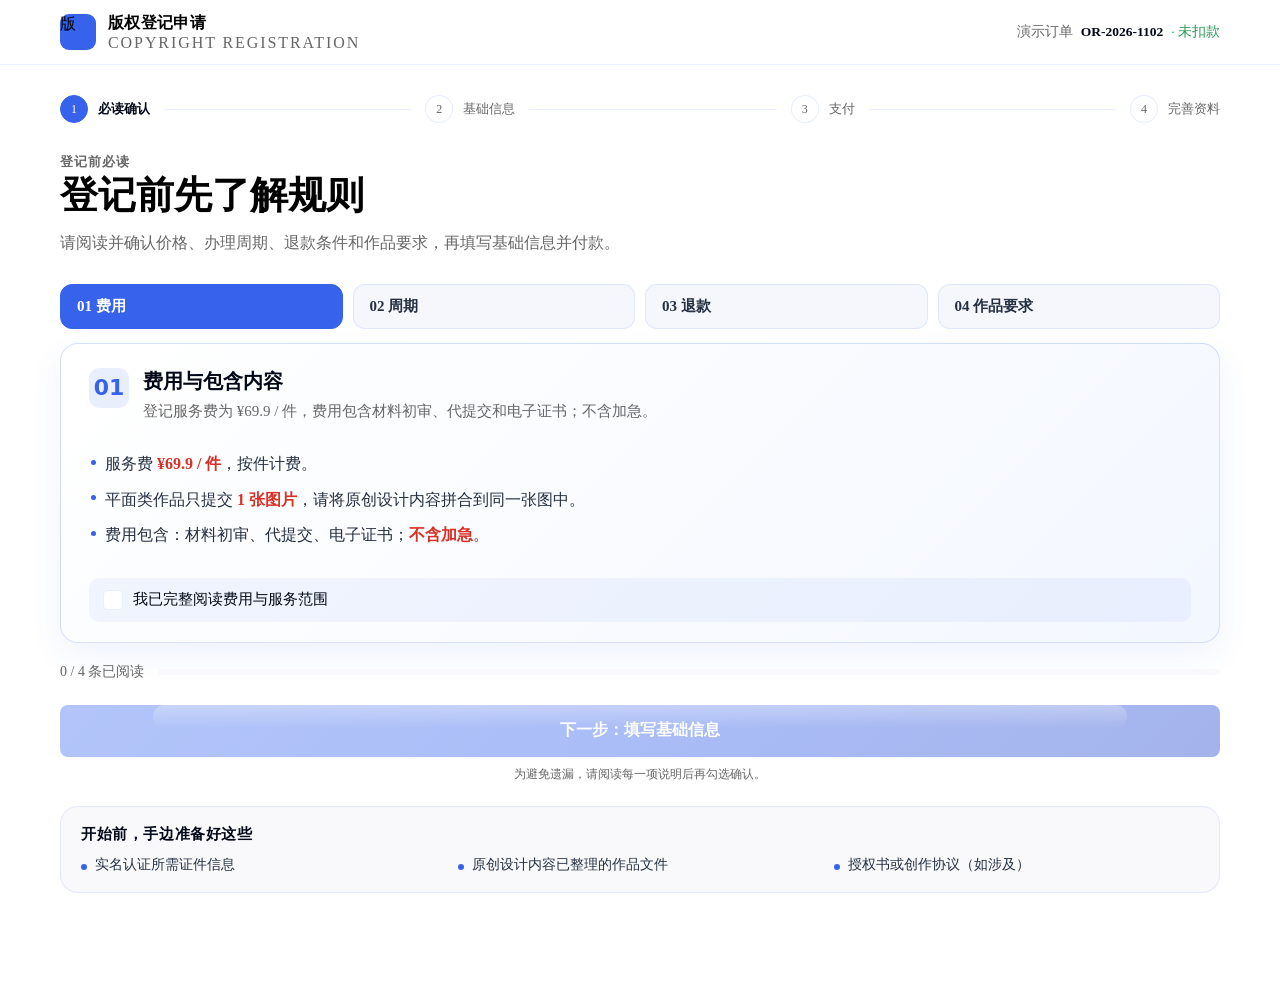
==== register.html @ 9f818204 "wip: save snapshot 2026-11-06" ====
<!DOCTYPE html>
<html lang="zh-CN">
<head>
<meta charset="UTF-8">
<meta name="viewport" content="width=device-width, initial-scale=1">
<title>版权登记 · 登记前须知与下单</title>
<meta name="description" content="版权登记流程原型：先阅读须知、填写基础信息，再支付，支付后进入资料任务中心。">
<link rel="stylesheet" href="assets/styles.css?v=114">
<link rel="icon" type="image/svg+xml" href="assets/favicon.svg">
</head>
<body class="funnel-page">

<a class="skip-link" href="#main">跳到主要内容</a>

<header class="funnel-top">
  <div class="wrap funnel-top__inner">
    <a class="brand" href="index.html" aria-label="返回版权登记服务介绍">
      <span class="brand__mark" aria-hidden="true">版</span>
      <span class="brand__text">
        <strong>版权登记申请</strong>
        <span>COPYRIGHT REGISTRATION</span>
      </span>
    </a>

    <div class="funnel-top__order">
      演示订单 <strong>OR-2026-1102</strong>
      <span style="color:var(--green)">· 未扣款</span>
    </div>
  </div>
</header>

<main id="main" class="wrap" data-funnel>

  <nav class="stepper" aria-label="登记步骤">
    <div class="stepper__item is-active" data-step="1">
      <span class="stepper__num">1</span><span class="stepper__label">必读确认</span>
    </div>
    <span class="stepper__line" aria-hidden="true"></span>
    <div class="stepper__item" data-step="2">
      <span class="stepper__num">2</span><span class="stepper__label">基础信息</span>
    </div>
    <span class="stepper__line" aria-hidden="true"></span>
    <div class="stepper__item" data-step="3">
      <span class="stepper__num">3</span><span class="stepper__label">支付</span>
    </div>
    <span class="stepper__line" aria-hidden="true"></span>
    <div class="stepper__item" data-step="4">
      <span class="stepper__num">4</span><span class="stepper__label">完善资料</span>
    </div>
  </nav>

  <div class="funnel-shell">

    <div class="funnel-main">

      <!-- ============ Step 1 必读 ============ -->
      <section class="funnel-step is-active" data-panel="1">
        <div class="step-head">
          <p class="eyebrow">登记前必读</p>
          <h1>登记前先了解规则</h1>
          <p>请阅读并确认价格、办理周期、退款条件和作品要求，再填写基础信息并付款。</p>
        </div>

        <div class="notice-tabs" aria-label="登记规则分类">
          <button class="notice-tab is-active" type="button" data-notice-tab aria-pressed="true" aria-controls="notice-1">01 费用</button>
          <button class="notice-tab" type="button" data-notice-tab aria-pressed="false" aria-controls="notice-2">02 周期</button>
          <button class="notice-tab" type="button" data-notice-tab aria-pressed="false" aria-controls="notice-3">03 退款</button>
          <button class="notice-tab" type="button" data-notice-tab aria-pressed="false" aria-controls="notice-4">04 作品要求</button>
        </div>

        <div class="notice-list">
          <article class="notice is-current" id="notice-1">
            <div class="notice__top">
              <span class="notice__num" aria-hidden="true">01</span>
              <div>
                <h3>费用与包含内容</h3>
                <p>登记服务费为 ¥69.9 / 件，费用包含材料初审、代提交和电子证书；不含加急。</p>
              </div>
            </div>
            <div class="notice__body">
              <ul>
                <li>服务费 <span class="key">¥69.9 / 件</span>，按件计费。</li>
                <li>平面类作品只提交 <span class="key">1 张图片</span>，请将原创设计内容拼合到同一张图中。</li>
                <li>费用包含：材料初审、代提交、电子证书；<span class="key">不含加急</span>。</li>
              </ul>
            </div>
            <label class="notice__check">
              <input class="notice-input" type="checkbox">
              <span class="checkbox" aria-hidden="true"><svg viewBox="0 0 24 24" fill="none" stroke="currentColor" stroke-width="3"><path d="M20 6L9 17l-5-5"/></svg></span>
              我已完整阅读费用与服务范围
            </label>
          </article>

          <article class="notice" id="notice-2" hidden>
            <div class="notice__top">
              <span class="notice__num" aria-hidden="true">02</span>
              <div>
                <h3>审核周期与发证</h3>
                <p>整体办理周期为 <strong>10–15 个工作日</strong>。请在作品提交截止日期前预留登记办理时间。</p>
              </div>
            </div>
            <div class="notice__body">
              <ul>
                <li>请根据赛事作品提交截止日期，预留 <span class="key">10–15 个工作日</span>办理。</li>
                <li>证书下发后，登记信息会在全国作品登记信息数据库 <span class="key">公开可查</span>。</li>
              </ul>
            </div>
            <label class="notice__check">
              <input class="notice-input" type="checkbox">
              <span class="checkbox" aria-hidden="true"><svg viewBox="0 0 24 24" fill="none" stroke="currentColor" stroke-width="3"><path d="M20 6L9 17l-5-5"/></svg></span>
              我已完整阅读办理周期与截稿时间提示
            </label>
          </article>

          <article class="notice" id="notice-3" hidden>
            <div class="notice__top">
              <span class="notice__num" aria-hidden="true">03</span>
              <div>
                <h3>退款规则</h3>
                <p>退款条件按资料是否已提交版权局，以及驳回原因确定。</p>
              </div>
            </div>
            <div class="notice__body">
              <ul>
                <li><span class="key">未提交版权局：</span>可申请退款。</li>
                <li><span class="warn">已提交版权局：</span>如版权局驳回，可申请退款；因抄袭被驳回的除外。</li>
                <li>版权局审核通过：不适用驳回退款规则。</li>
              </ul>
            </div>
            <label class="notice__check">
              <input class="notice-input" type="checkbox">
              <span class="checkbox" aria-hidden="true"><svg viewBox="0 0 24 24" fill="none" stroke="currentColor" stroke-width="3"><path d="M20 6L9 17l-5-5"/></svg></span>
              我已完整阅读退款条件
            </label>
          </article>

          <article class="notice" id="notice-4" hidden>
            <div class="notice__top">
              <span class="notice__num" aria-hidden="true">04</span>
              <div>
                <h3>作品与作者要求</h3>
                <p>请确认作品内容符合登记要求，并准备好相应授权材料。</p>
              </div>
            </div>
            <div class="notice__body">
              <ul>
                <li>登记版只保留本人 <span class="key">100% 原创</span>的设计内容，所有非原创内容均需去除。作品名称不得出现品牌名称；画面中的命题企业或大广赛 LOGO、产品图、名称及品牌 IP 特征均需去除。</li>
                <li>请去除二维码、条形码、实际地址和电话，以及作品画面中的作者、指导教师和学校信息。申请资料仍需填写真实作者信息。</li>
                <li>真人肖像需提供所有出镜人的授权，包括作者本人。AI 生成的人物肖像需打码。</li>
                <li>背景音乐需提供授权；建议移除。字体、插画等第三方素材请提供相应授权材料。</li>
                <li>创作协议、授权书须早于作品创作时间签署；请核对日期。</li>
              </ul>
            </div>
            <label class="notice__check">
              <input class="notice-input" type="checkbox">
              <span class="checkbox" aria-hidden="true"><svg viewBox="0 0 24 24" fill="none" stroke="currentColor" stroke-width="3"><path d="M20 6L9 17l-5-5"/></svg></span>
              我已阅读并知晓作品要求
            </label>
          </article>
        </div>

        <div class="read-progress">
          <span class="read-progress__text">0 / 4 条已阅读</span>
          <span class="read-progress__bar"><i></i></span>
        </div>

        <button class="btn btn--primary btn--block btn--lg" id="toStep2" type="button" disabled>
          下一步：填写基础信息
        </button>
        <p style="font-size:11.5px;color:var(--muted);text-align:center;margin-top:10px">
          为避免遗漏，请阅读每一项说明后再勾选确认。
        </p>

        <div class="prep-mini">
          <h4>开始前，手边准备好这些</h4>
          <ul>
            <li><span class="dot"></span>实名认证所需证件信息</li>
            <li><span class="dot"></span>原创设计内容已整理的作品文件</li>
            <li><span class="dot"></span>授权书或创作协议（如涉及）</li>
          </ul>
        </div>
      </section>

      <!-- ============ Step 2 基础信息 ============ -->
      <section class="funnel-step" data-panel="2">
        <div class="step-head">
          <p class="eyebrow">填写基础信息</p>
          <h1>先填 4 项基础信息</h1>
          <p>这些信息用于创建订单、审核通知和退款联系，请确认填写准确。</p>
        </div>

        <form class="form-card" id="basicForm" novalidate>
          <div class="form-grid">
            <div class="field field--full">
              <label for="workName">作品名称 <span class="req">*</span></label>
              <input class="input" id="workName" name="workName" type="text" maxlength="40" placeholder="例如：轻盈一夏" autocomplete="off">
              <span class="hint">作品名称不得出现品牌名称；可与参赛作品名称不同。</span>
              <span class="field-error" data-error-for="workName"></span>
            </div>

            <div class="field field--full" id="typeBlock">
              <label>作品类型 <span class="req">*</span></label>
              <div class="type-grid">
                <button class="type-chip" type="button" data-type="平面类">平面类</button>
                <button class="type-chip" type="button" data-type="视频类">视频类</button>
                <button class="type-chip" type="button" data-type="动画类">动画类</button>
                <button class="type-chip" type="button" data-type="UI 类">UI 类</button>
                <button class="type-chip" type="button" data-type="互动类（静态）">互动类（静态）</button>
                <button class="type-chip" type="button" data-type="互动类（动态）">互动类（动态）</button>
                <button class="type-chip" type="button" data-type="科技类（静态）">科技类（静态）</button>
                <button class="type-chip" type="button" data-type="科技类（动态）">科技类（动态）</button>
                <button class="type-chip" type="button" data-type="营销创客类（微视频）">营销创客类（微视频）</button>
                <button class="type-chip" type="button" data-type="文案类（长文案）">文案类（长文案）</button>
                <button class="type-chip" type="button" data-type="文案类（创意脚本）">文案类（创意脚本）</button>
              </div>
              <span class="hint">完整类别和格式要求见介绍页。</span>
            </div>

            <div class="field">
              <label for="region">参赛赛区 <span class="req">*</span></label>
              <select class="select" id="region">
                <option value="">请选择赛区</option>
                <option>北京赛区</option><option>天津赛区</option><option>河北赛区</option><option>山西赛区</option>
                <option>内蒙古赛区</option><option>辽宁赛区</option><option>吉林赛区</option><option>黑龙江赛区</option>
                <option>上海赛区</option><option>江苏赛区</option><option>浙江赛区</option><option>安徽赛区</option>
                <option>福建赛区</option><option>江西赛区</option><option>山东赛区</option><option>河南赛区</option>
                <option>湖北赛区</option><option>湖南赛区</option><option>广东赛区</option><option>广西赛区</option>
                <option>海南赛区</option><option>重庆赛区</option><option>四川赛区</option><option>贵州赛区</option>
                <option>云南赛区</option><option>西藏赛区</option><option>陕西赛区</option><option>甘肃赛区</option>
                <option>青海赛区</option><option>宁夏赛区</option><option>新疆赛区</option>
              </select>
              <span class="field-error" data-error-for="region"></span>
            </div>

            <div class="field">
              <label for="school">院校名称 <span class="req">*</span></label>
              <input class="input" id="school" type="text" placeholder="例如：中国美术学院" autocomplete="organization">
              <span class="field-error" data-error-for="school"></span>
            </div>

            <div class="field field--full">
              <label for="phone">联系手机号 <span class="req">*</span></label>
              <div class="with-suffix">
                <input class="input" id="phone" type="tel" inputmode="numeric" placeholder="用于审核通知与退款联系" autocomplete="tel">
                <button class="btn btn--ghost btn--sm suffix-btn" id="wechatFill" type="button">使用微信手机号</button>
              </div>
              <span class="hint">订单页脱敏显示，不进公开登记信息。</span>
              <span class="field-error" data-error-for="phone"></span>
            </div>
          </div>

          <div style="display:flex;gap:12px;align-items:center;margin-top:24px;flex-wrap:wrap">
            <button class="btn btn--primary btn--lg" type="submit" style="margin-left:auto">
              下一步：支付 ¥69.9
              <svg width="16" height="16" viewBox="0 0 24 24" fill="none" stroke="currentColor" stroke-width="2" aria-hidden="true"><path d="M5 12h14M13 6l6 6-6 6"/></svg>
            </button>
          </div>
        </form>
      </section>

      <!-- ============ Step 3 支付 ============ -->
      <section class="funnel-step" data-panel="3">
        <div class="step-head">
          <p class="eyebrow">确认订单</p>
          <h1>确认订单并继续</h1>
          <p>完成支付后，按提示进行实名认证、完善作品资料并提交审核。</p>
        </div>

        <div class="pay-card__left">
          <div class="pay-card">
            <div class="pay-card__sum">
              <div class="summary-row"><span>作品名称</span><strong id="payWork">待填写</strong></div>
              <div class="summary-row"><span>作品类型</span><strong id="payType">待选择</strong></div>
              <div class="summary-row"><span>参赛赛区</span><strong id="payRegion">待选择</strong></div>
              <div class="summary-row"><span>联系手机</span><strong id="payPhone">待填写</strong></div>
              <div class="summary-row"><span>服务费</span><strong>¥69.90</strong></div>
            </div>

            <section class="pay-confirm" aria-labelledby="payConfirmTitle">
              <h2 id="payConfirmTitle">付款前完整确认</h2>
              <ul>
                <li><strong>服务费：</strong>¥69.9 / 件，包含材料初审、代提交和电子证书，不含加急。</li>
                <li><strong>办理周期：</strong>10–15 个工作日，请在作品提交截止日期前预留时间。</li>
                <li><strong>退款规则：</strong>提交至版权局前可申请退款；提交后仅在版权局驳回后可申请退款，因抄袭被驳回的除外。</li>
                <li><strong>作品要求：</strong>登记版仅保留本人原创内容。平面类只提交 1 张图片，请将原创设计内容拼合到同一张图中；品牌及赛事元素、联系方式、作者/教师/学校标识等非原创信息需去除，并按要求准备肖像与素材授权。</li>
              </ul>
              <label class="notice__check">
                <input id="payConfirm" type="checkbox">
                <span class="checkbox" aria-hidden="true"><svg viewBox="0 0 24 24" fill="none" stroke="currentColor" stroke-width="3"><path d="M20 6L9 17l-5-5"/></svg></span>
                我已核对订单信息，并确认已阅读以上服务规则
              </label>
            </section>
          </div>
        </div>

        <aside class="pay-card__right">
          <div class="pay-qr">
            <div class="qr-box" id="demoQr"></div>
            <p>微信扫码支付 · 原型演示二维码</p>
          </div>

          <div class="pay-methods">
            <button class="pay-method is-active" type="button"><i></i>微信支付</button>
            <button class="pay-method" type="button"><i></i>支付宝</button>
          </div>

          <div class="pay-safe">
            <strong>继续前请再次确认：</strong>
            支付后请尽快完成实名认证与作品资料提交。提交至版权局前可申请退款；提交后仅在版权局驳回时可申请退款，因抄袭被驳回的除外。
          </div>

          <button class="btn btn--primary btn--block btn--lg" id="simulatePay" type="button" disabled style="margin-top:18px">
            模拟支付成功（原型演示，不会扣款）
          </button>
          <p class="demo-note">这是前端原型，不会产生真实订单或扣款。</p>
        </aside>
      </section>

      <!-- ============ Step 4 任务中心 ============ -->
      <section class="funnel-step" data-panel="4" id="tasks">
        <div class="success-hero">
          <div class="success-hero__check">
            <svg viewBox="0 0 24 24" fill="none" stroke="currentColor" stroke-width="2.4" aria-hidden="true"><path d="M20 6L9 17l-5-5"/></svg>
          </div>
          <h2>支付后，还需完成 3 项资料任务</h2>
          <p>基础信息已填写并完成付款。请继续实名认证并提交作品资料。</p>
          <div class="success-hero__meta">
            <span class="meta-chip"><strong id="tcWork">《轻盈一夏》 · 北京赛区 · 平面类</strong></span>
            <span class="meta-chip">联系手机 <strong id="tcPhone">138 **** 8000</strong></span>
            <span class="meta-chip">建议完成时间 <strong id="tcDeadline">2026 年 11 月 9 日</strong></span>
          </div>
        </div>

        <div class="task-list">
          <article class="task" id="taskRealname">
            <div class="task__icon">
              <svg viewBox="0 0 24 24" fill="none" stroke="currentColor" stroke-width="1.8" aria-hidden="true"><rect x="3" y="5" width="18" height="14" rx="2"/><circle cx="9" cy="11" r="2.2"/><path d="M5.5 16c.9-1.6 2.1-2.4 3.5-2.4s2.6.8 3.5 2.4M15 9h4M15 13h4"/></svg>
            </div>
            <div class="task__body">
              <h3>1. 实名认证 <span class="pill pill--amber">前置条件</span></h3>
              <p>身份证正反面 + 手写签名。每个作者都要做，已认证身份可以直接选。</p>
            </div>
            <div class="task__action">
              <button class="btn btn--primary btn--sm" type="button" data-realname>去实名认证</button>
            </div>
          </article>

          <article class="task" id="taskForm">
            <div class="task__icon">
              <svg viewBox="0 0 24 24" fill="none" stroke="currentColor" stroke-width="1.8" aria-hidden="true"><path d="M5 3h9l5 5v13H5z"/><path d="M14 3v5h5M8 12h7M8 16h5"/></svg>
            </div>
            <div class="task__body">
              <h3>2. 完善作品资料</h3>
              <p>作品文件、原创说明、作者和权属信息。提交前会先做 5 项自检。</p>
            </div>
            <div class="task__action">
              <a class="btn btn--primary btn--sm" href="form.html">去填写</a>
            </div>
          </article>

          <article class="task" id="taskSubmit">
            <div class="task__icon">
              <svg viewBox="0 0 24 24" fill="none" stroke="currentColor" stroke-width="1.8" aria-hidden="true"><path d="M12 3l8 4v6c0 5-3.5 7.5-8 8-4.5-.5-8-3-8-8V7l8-4z"/><path d="M9 12l2 2 4-4"/></svg>
            </div>
            <div class="task__body">
              <h3>3. 提交审核</h3>
              <p>前两项做完才能进。提交后平台先初审，再交给省版权局。</p>
            </div>
            <div class="task__action">
              <span class="pill pill--amber">待前置任务完成</span>
            </div>
          </article>
        </div>

        <div class="order-timeline">
          <div style="display:flex;align-items:center;justify-content:space-between;gap:12px;margin-bottom:14px">
            <h3 style="margin:0">订单进度</h3>
            <span style="font-size:11.5px;color:var(--muted)" id="tcProgressText">0 / 3 项已完成</span>
          </div>
          <div class="read-progress__bar" style="margin-bottom:18px"><i id="tcProgressBar" style="width:0"></i></div>
          <div class="timeline">
            <div class="tl-item is-done">
              <span class="tl-dot">✓</span>
              <div class="tl-body"><b>支付服务费</b><span>已完成 · ¥69.90</span></div>
            </div>
            <div class="tl-item is-current">
              <span class="tl-dot">2</span>
              <div class="tl-body"><b>实名认证与资料完善</b><span>进行中 · 建议 7 天内完成</span></div>
            </div>
            <div class="tl-item">
              <span class="tl-dot">3</span>
              <div class="tl-body"><b>平台初审并提交版权局</b><span>办理流程中的平台审核阶段</span></div>
            </div>
            <div class="tl-item">
              <span class="tl-dot">4</span>
              <div class="tl-body"><b>省版权局审核与发证</b><span>10–15 个工作日</span></div>
            </div>
            <div class="tl-item">
              <span class="tl-dot">5</span>
              <div class="tl-body"><b>证书下发与公示</b><span>可在全国作品登记信息数据库查询</span></div>
            </div>
          </div>
        </div>

        <div class="summary-card__note" style="margin-top:16px">
          <svg viewBox="0 0 24 24" fill="none" stroke="currentColor" stroke-width="2" aria-hidden="true"><circle cx="12" cy="12" r="9"/><path d="M12 8v5M12 16h.01"/></svg>
          提交至版权局前可申请退款；提交后仅在版权局驳回时可申请退款，因抄袭被驳回的除外。
        </div>
      </section>
    </div>

    <!-- ============ 右侧摘要 ============ -->
    <aside class="summary-card">
      <p class="summary-card__label">本次登记</p>
      <div class="summary-card__price"><b><small>¥</small>69.9</b><s>¥300</s><span style="font-size:11px;color:var(--muted)">/ 件</span></div>
      <div class="summary-card__rows">
        <div class="summary-row"><span>作品</span><strong id="sumWork">待填写</strong></div>
        <div class="summary-row"><span>类型</span><strong id="sumType">待选择</strong></div>
        <div class="summary-row"><span>赛区</span><strong id="sumRegion">待选择</strong></div>
        <div class="summary-row"><span>联系手机</span><strong id="sumPhone">待填写</strong></div>
      </div>
      <div class="summary-card__note">
        <svg viewBox="0 0 24 24" fill="none" stroke="currentColor" stroke-width="2" aria-hidden="true"><path d="M12 3l8 4v6c0 5-3.5 7.5-8 8-4.5-.5-8-3-8-8V7l8-4z"/></svg>
        <span>提交至版权局前可申请退款；提交后仅在版权局驳回时可申请退款，抄袭驳回除外。</span>
      </div>
      <p class="summary-card__micro">原型演示 · 不会真实扣款</p>
    </aside>
  </div>
</main>

<!-- ============ 实名认证弹窗 ============ -->
<dialog class="modal" id="realnameDialog">
  <div class="modal__head">
    <div>
      <h2>实名认证</h2>
      <p>按顺序点完 3 步即可完成（原型演示，不会上传真实证件）。</p>
    </div>
    <button class="modal__close" id="rnClose" type="button" aria-label="关闭">
      <svg width="16" height="16" viewBox="0 0 24 24" fill="none" stroke="currentColor" stroke-width="2"><path d="M6 6l12 12M18 6L6 18"/></svg>
    </button>
  </div>
  <div class="modal__body">
    <div class="realname-steps">
      <div class="rn-step" role="button" tabindex="0">
        <span class="rn-step__num">1</span>
        <div><h4>上传身份证正面</h4><p>确保边框完整、文字清晰。点击本行模拟上传。</p></div>
      </div>
      <div class="rn-step" role="button" tabindex="0">
        <span class="rn-step__num">2</span>
        <div><h4>上传身份证反面</h4><p>系统会自动 OCR 识别并加水印。点击本行模拟上传。</p></div>
      </div>
      <div class="rn-step" role="button" tabindex="0">
        <span class="rn-step__num">3</span>
        <div><h4>手写签名</h4><p>在签名区内签写本人姓名。点击本行模拟完成。</p></div>
      </div>
    </div>
  </div>
  <div class="modal__foot">
    <button class="btn btn--ghost" type="button" onclick="this.closest('dialog').close()">稍后再说</button>
    <button class="btn btn--primary" id="rnDone" type="button" disabled>完成实名认证</button>
  </div>
</dialog>

<script src="assets/app.js?v=114"></script>
</body>
</html>
---- assets/styles.css ----
/* Outfit + DM Mono（旧版字体） */
@font-face {
  font-family: "Outfit";
  src: url("./Outfit-Regular.ttf") format("truetype");
  font-weight: 400; font-display: swap;
}
@font-face {
  font-family: "Outfit";
  src: url("./Outfit-Bold.ttf") format("truetype");
  font-weight: 700; font-display: swap;
}
@font-face {
  font-family: "DM Mono";
  src: url("./DMMono-Regular.ttf") format("truetype");
  font-weight: 400; font-display: swap;
}

/* =========================================================
   版权登记服务 · 原型设计系统
   方向：官方证书 / 编辑部排版 / 暖纸底 + 朱砂强调
   ========================================================= */

:root {
  --bg: #FFFFFF;
  --bg-2: #F9F9FC;
  --ink: #020817;
  --ink-2: #243042;
  --muted: #666666;
  --muted-2: #7a8499;
  --line: rgba(36, 87, 255, 0.10);
  --line-soft: rgba(36, 87, 255, 0.06);
  --accent: #3662EC;
  --accent-dark: #2A4CD1;
  --accent-soft: #EEF2FF;
  --accent-2: #2B9957;
  --accent-3: #ff8a3d;
  --paper: var(--bg);
  --paper-2: #F9F9FC;
  --white: var(--bg-2);
  --green: var(--accent-2);
  --green-soft: #e9fbf7;
  --gold: var(--accent-3);
  --gold-soft: #fff1e7;
  --amber: var(--accent-3);
  --amber-soft: #fff1e7;
  --shadow-sm: 0 4px 14px rgba(16, 24, 40, 0.06);
  --shadow-md: 0 16px 48px rgba(16, 24, 40, 0.08);
  --shadow-lg: 0 24px 80px rgba(36, 87, 255, 0.12);
  --radius-sm: 12px;
  --radius-md: 18px;
  --radius-lg: 20px;
  --radius-xl: 24px;
  --font-display: "Outfit", "Noto Sans SC", system-ui, sans-serif;
  --font-sans: "Outfit", system-ui, -apple-system, BlinkMacSystemFont, "Segoe UI",
    "PingFang SC", "Hiragino Sans GB", "Microsoft YaHei", "Noto Sans SC", sans-serif;
  --font-mono: "DM Mono", ui-monospace, SFMono-Regular, Menlo, monospace;
  --max: 1160px;
  --ease: cubic-bezier(0.22, 1, 0.36, 1);
  --accent-rgb: 54, 98, 236;
  --accent2-rgb: 0, 184, 169;
  --accent3-rgb: 255, 138, 61;
  --ink-rgb: 16, 24, 40;
}

* { box-sizing: border-box; }

html { scroll-behavior: smooth; }
@media (prefers-reduced-motion: reduce) {
  html { scroll-behavior: auto; }
  *, *::before, *::after { animation-duration: 0.001ms !important; transition-duration: 0.001ms !important; }
}

body {
  margin: 0;
  background: var(--bg);

img, svg { max-width: 100%; display: block; }
a { color: inherit; text-decoration: none; }
button, input, select, textarea { font: inherit; color: inherit; }
button { cursor: pointer; }
h1, h2, h3, h4, p { margin: 0; }
ul { margin: 0; padding: 0; list-style: none; }

::selection { background: var(--accent); color: #fff; }

.wrap { width: min(calc(100% - 48px), var(--max)); margin-inline: auto; }
@media (max-width: 640px) { .wrap { width: calc(100% - 32px); } }

.skip-link {
  position: fixed; top: -100px; left: 16px; z-index: 999;
  padding: 10px 16px; background: var(--ink); color: #fff; border-radius: 8px;
}
.skip-link:focus { top: 12px; }

/* ---------- 顶部导航 ---------- */
.site-header { position: sticky; top: 14px; z-index: 60; background: transparent; padding: 0 24px; }
.site-header.is-scrolled .nav__pill { border-color: rgba(var(--accent-rgb), 0.22); box-shadow: var(--shadow-md); }
.nav__pill {
  display: flex; align-items: center; gap: 18px;
  padding: 12px 14px 12px 18px;
  background: rgba(255, 255, 255, 0.72);
  border: 1px solid rgba(var(--accent-rgb), 0.12);
  border-radius: 999px;
  -webkit-backdrop-filter: blur(20px) saturate(180%);
  backdrop-filter: blur(20px) saturate(180%);
  box-shadow: var(--shadow-md);
  width: 100%;
}
.nav {
  display: flex; align-items: center; gap: 28px;
  min-height: 72px;
}
.brand { display: flex; align-items: center; gap: 12px; flex-shrink: 0; }
.brand__mark { width: 36px; height: 36px; border-radius: 10px; background: var(--accent); box-shadow: 0 2px 8px rgba(var(--accent-rgb), 0.25); flex-shrink: 0; }
.brand__text strong { display: block; font-size: 16px; letter-spacing: 0.02em; }
.brand__text span { display: block; font-size: 16px; color: var(--muted); letter-spacing: 0.12em; }
.nav__links { display: flex; align-items: center; gap: 26px; margin-left: 12px; }
.nav__links a { font-size: 16px; color: var(--ink-2); position: relative; padding: 8px 0; white-space: nowrap; flex-shrink: 0; }
.nav__links a::after {
  content: ""; position: absolute; left: 0; right: 100%; bottom: 2px;
  height: 2px; background: var(--accent); transition: right 0.28s var(--ease);
}
.nav__links a:hover::after, .nav__links a[aria-current="page"]::after { right: 0; }
.nav__actions { margin-left: auto; display: flex; align-items: center; gap: 14px; }
.nav__back { font-size: 16px; color: var(--muted); }
.nav__toggle {
  display: none; width: 40px; height: 40px; border: 1px solid var(--line);
  background: transparent; border-radius: 8px;
}
.nav__toggle span { display: block; width: 18px; height: 2px; background: var(--ink); margin: 4px auto; }

/* ---------- 按钮 ---------- */
.btn {
  display: inline-flex; align-items: center; justify-content: center; gap: 8px;
  min-height: 44px; padding: 0 22px;
  border: 1px solid transparent; border-radius: 999px;
  font-size: 16px; font-weight: 600; letter-spacing: 0.01em;
  transition: transform 0.2s var(--ease), background 0.2s, color 0.2s, border-color 0.2s, box-shadow 0.2s;
  white-space: nowrap;
}
.btn:hover { transform: translateY(-1px); }
.btn:active { transform: translateY(0); }
.btn:focus-visible { outline: 3px solid rgba(var(--accent-rgb), 0.28); outline-offset: 2px; }
.btn--primary { background: var(--accent); color: #fff; border: none; font-weight: 600; letter-spacing: -0.005em; box-shadow: 0 6px 20px rgba(var(--accent-rgb), 0.35); }
.btn--primary:hover { transform: translateY(-2px); box-shadow: 0 18px 42px rgba(var(--accent-rgb), 0.30); }
.btn--primary[disabled] { transform: none; }
.btn--primary:hover { background: var(--accent-dark); }
.btn--dark { background: var(--ink); color: #fff; }
.btn--dark:hover { background: #000; }
.btn--ghost { background: transparent; color: var(--ink); border-color: var(--line); }
.btn--ghost:hover { border-color: var(--ink); }
.btn--text { padding: 0 4px; min-height: 32px; color: var(--accent); }
.btn--block { width: 100%; }
.btn[disabled] { opacity: 0.42; cursor: not-allowed; transform: none; box-shadow: none; }
.btn--lg { min-height: 52px; padding: 0 30px; font-size: 16px; }
.btn--sm { min-height: 36px; padding: 0 16px; font-size: 16px; }

/* ---------- 通用区块 ---------- */
.section { padding: 48px 0; }
.section--tight { padding: 40px 0; }
.section--paper { background: #F9F9FC; }
.section--white { background: var(--white); }
.section--ink { background: var(--ink); color: #fff; }
.eyebrow {
  display: inline-flex; align-items: center; gap: 10px;
  font-size: 13px; letter-spacing: 0.18em; color: var(--muted);
  text-transform: uppercase;
}
.eyebrow::before { display: none; }
.section-head { max-width: 760px; margin-bottom: 40px; }
.section-head h2 {
  font-family: var(--font-display);
  font-size: clamp(30px, 3.6vw, 46px);
  line-height: 1.2; letter-spacing: -0.01em;
  margin: 14px 0 14px;
}
.section-head p { color: var(--muted); font-size: 16px; line-height: 1.7; }
.section-head--center { margin-inline: auto; text-align: center; }
.section--ink .section-head p, .section--ink .eyebrow { color: rgba(255,255,255,.6); }
.section--ink .eyebrow::before { display: none; }

/* ---------- Hero ---------- */
.hero { position: relative; overflow: hidden; padding: 64px 0 56px; background: url('banner.png') center / cover no-repeat; }
.hero::before {
  content: ""; position: absolute; inset: 0;
  background: rgba(255, 255, 255, 0.94);
  pointer-events: none;
}
.hero > * { position: relative; z-index: 1; }
.hero__grid {
  position: relative;
  display: grid; grid-template-columns: 1.12fr 0.88fr; gap: 56px; align-items: center;
}
.hero__eyebrow { color: var(--accent); letter-spacing: 0.14em; font-size: 12px; font-weight: 600; }
.hero__eyebrow::before { background: var(--accent); }
.hero h1 {
  font-family: var(--font-display);
  font-weight: 700;
  font-size: clamp(44px, 5.5vw, 60px);
  line-height: 1.02;
  letter-spacing: -0.03em;
  color: var(--ink);
  margin-bottom: 22px;
}
.hero h1 em { font-style: normal; background: linear-gradient(135deg, var(--accent), var(--accent-2)); -webkit-background-clip: text; background-clip: text; color: transparent; }
.hero h1 em { font-style: normal; color: var(--accent); }
.hero__lede { max-width: 520px; font-size: 18px; color: var(--ink-2); line-height: 1.8; }
.hero__actions { display: flex; flex-wrap: wrap; gap: 12px; margin-top: 32px; }
.hero__micro { margin-top: 14px; font-size: 12.5px; color: var(--muted); display: flex; align-items: center; gap: 8px; }
.hero__micro svg { width: 14px; height: 14px; }
.hero__facts {
  display: grid; grid-template-columns: repeat(4, 1fr);
  gap: 0; margin-top: 42px; border-top: 1px solid var(--line);
}
.hero__fact { padding: 18px 16px 0 0; }
.hero__fact + .hero__fact { padding-left: 16px; border-left: 1px solid var(--line); }
.hero__fact b { display: block; font-size: 19px; font-family: var(--font-display); letter-spacing: -0.01em; }
.hero__fact span { font-size: 12px; color: var(--muted); }

/* 证书 */
.cert-stage { position: relative; display: grid; place-items: center; min-height: 440px; }
.cert-stage::before {
  content: ""; position: absolute; width: 92%; height: 78%;
  background: var(--accent-soft); border-radius: 34px; transform: rotate(-4deg);
}
.cert-stage::after {
  content: ""; position: absolute; width: 70%; height: 60%;
  background: var(--gold-soft); border-radius: 50%; filter: blur(2px); transform: translate(12%, 18%);
  opacity: .8;
}
.cert {
  position: relative; z-index: 2;
  width: min(100%, 430px);
  background: var(--bg-2);
  border: 1px solid var(--line);
  box-shadow: 0 30px 70px rgba(var(--accent-rgb), 0.16);
  padding: 34px 32px 30px;
  transform: rotate(2.5deg);
}
.cert::before {
  content: ""; position: absolute; inset: 10px; border: 1px solid var(--line-soft); pointer-events: none;
}
.cert__issuer { font-size: 12px; letter-spacing: 0.2em; color: var(--gold); text-align: center; }
.cert__title {
  font-family: var(--font-display); font-size: 27px; text-align: center;
  letter-spacing: 0.22em; margin: 12px 0 6px;
}
.cert__sub { text-align: center; font-size: 12px; color: var(--muted); letter-spacing: 0.16em; }
.cert__body { margin-top: 24px; font-size: 12.5px; color: var(--ink-2); line-height: 2.15; }
.cert__body .line { display: flex; gap: 10px; align-items: baseline; }
.cert__body .line span { color: var(--muted); width: 62px; flex-shrink: 0; font-size: 16px; }
.cert__body .line b { font-family: var(--font-display); font-weight: 600; border-bottom: 1px solid var(--line); flex: 1; }
.cert__seal {
  position: absolute; right: 26px; bottom: 26px;
  width: 84px; height: 84px; border-radius: 50%;
  border: 3px solid rgba(var(--accent-rgb),.72);
  color: rgba(var(--accent-rgb),.8);
  display: grid; place-items: center; text-align: center;
  font-family: var(--font-display); font-size: 16px; line-height: 1.25; letter-spacing: 0.1em;
  transform: rotate(-14deg);
}
.cert__seal::before { content: ""; position: absolute; inset: 5px; border: 1px solid rgba(var(--accent-rgb),.5); border-radius: 50%; }
.cert__no { position: absolute; left: 32px; bottom: 22px; font-size: 12px; color: var(--muted-2); letter-spacing: .08em; }

/* ---------- 对比模块 ---------- */
.compare-layout { display: grid; grid-template-columns: 1.15fr .85fr; gap: 38px; align-items: start; }
.compare {
  --pos: 58%;
  position: relative; border-radius: var(--radius-md); overflow: hidden;
  background: var(--bg-2); border: 1px solid var(--line);
  box-shadow: var(--shadow-md);
  touch-action: pan-y;
}
.compare__canvas { position: relative; aspect-ratio: 4 / 3.35; }
.poster {
  position: absolute; inset: 0;
  background:
    radial-gradient(circle at 78% 18%, rgba(var(--accent-rgb), 0.22) 0, rgba(var(--accent-rgb), 0.22) 26%, transparent 26.2%),
    linear-gradient(160deg, #eaf1ff 0%, #ffffff 100%);
  overflow: hidden;
}
.poster__kicker { position: absolute; left: 8%; top: 10%; font-size: 12px; letter-spacing: .28em; color: var(--muted-2); }
.poster__title {
  position: absolute; left: 8%; top: 16%;
  font-family: var(--font-display); font-size: clamp(30px, 4.2vw, 52px);
  line-height: 1.05; letter-spacing: .04em; color: var(--ink);
}
.poster__title small { display: block; font-family: var(--font-sans); font-size: 16px; letter-spacing: .12em; color: var(--muted-2); margin-top: 10px; }
.poster__product {
  position: absolute; left: 34%; bottom: 6%;
  width: 22%; aspect-ratio: .42; border-radius: 12% 12% 8% 8% / 8% 8% 5% 5%;
  background: linear-gradient(100deg, var(--accent), var(--accent-2) 100%);
  box-shadow: 18px 22px 40px rgba(var(--accent-rgb), 0.28);
  transform: rotate(-4deg);
}
.poster__product::before {
  content: ""; position: absolute; left: 32%; top: -9%; width: 36%; height: 12%;
  background: var(--accent-dark); border-radius: 4px 4px 0 0;
}
.poster__product::after {
  content: "ORIGINAL"; position: absolute; left: 0; right: 0; top: 38%;
  text-align: center; font-size: 7px; letter-spacing: .18em; color: rgba(255,255,255,.85);
}
.poster__copy {
  position: absolute; right: 8%; bottom: 9%; width: 24%;
  text-align: right;
  font-size: 16px; line-height: 1.9; color: var(--muted);
}
.poster__rule { position: absolute; left: 8%; bottom: 32%; width: 18%; height: 1px; background: var(--line); }

.compare__overlay {
  position: absolute; inset: 0;
  clip-path: inset(0 calc(100% - var(--pos)) 0 0);
  background: transparent;
  border-right: 0;
}
.compare__handle {
  position: absolute; top: 0; bottom: 0; left: var(--pos);
  width: 2px; background: var(--accent); z-index: 6; transform: translateX(-1px);
}
.compare__knob {
  position: absolute; top: 50%; left: 50%; transform: translate(-50%, -50%);
  width: 46px; height: 46px; border-radius: 50%;
  background: var(--accent); color: #fff; border: 3px solid #fff;
  box-shadow: 0 6px 18px rgba(0,0,0,.18);
  display: grid; place-items: center; cursor: grab;
}
.compare__knob[data-edge="start"] { left: 0; transform: translate(0, -50%); }
.compare__knob[data-edge="end"] { left: 100%; transform: translate(-100%, -50%); }
.compare__knob:active { cursor: grabbing; }
.compare__knob svg { width: 20px; height: 20px; }
.compare__tag {
  position: absolute; top: 14px; z-index: 7;
  padding: 5px 12px; border-radius: 999px;
  background: var(--accent-dark); color: #fff; font-size: 16px; letter-spacing: .08em;
}
.compare__tag--left { left: 14px; }
.compare__tag--right { right: 14px; background: rgba(var(--accent2-rgb), .9); }

/* 参赛版上的“违规元素” */
.overlay-mark { position: absolute; z-index: 5; }
.overlay-mark .chip {
  display: inline-flex; align-items: center; gap: 6px;
  padding: 6px 10px; border-radius: 6px;
  background: #fff; border: 1px solid var(--line);
  font-size: 12px; color: var(--ink); box-shadow: 0 4px 12px rgba(16, 24, 40, .08);
  white-space: nowrap;
}
.overlay-mark[data-pos="event"] { left: 34%; top: 6%; }
.cap-short { display: none; }
.overlay-mark[data-pos="brand"] { left: 5%; top: 32%; }
.overlay-mark[data-pos="teacher"] { left: 5%; top: 54%; }
.overlay-mark[data-pos="qr"] { left: 5%; bottom: 12%; }
.overlay-mark .badge {
  position: absolute; left: -9px; top: -9px;
  width: 18px; height: 18px; border-radius: 50%;
  background: var(--accent); color: #fff; font-size: 12px;
  display: grid; place-items: center; font-weight: 700;
}
.overlay-mark.is-outlined .chip { outline: 1.5px dashed rgba(var(--accent3-rgb),.8); outline-offset: 3px; }
.qr-chip { display: flex; align-items: center; gap: 8px; }
.qr-chip svg { width: 38px; height: 38px; }
.qr-chip em { font-style: normal; font-size: 8.5px; color: var(--muted-2); }

.compare__legend {
  position: static; z-index: auto;
  padding: 10px 14px;
  border-top: 1px solid var(--line);
  background: transparent; color: var(--muted);
  font-size: 16px; line-height: 1.5;
  display: flex; justify-content: space-between; gap: 12px;
}
.compare__legend span:first-child { max-width: 70%; }
.compare__legend span:last-child { color: var(--accent); white-space: nowrap; }

.compare-side { padding-top: 4px; }
.compare-side h3 { font-family: var(--font-display); font-size: 24px; margin-bottom: 16px; }
.compare-row { display: grid; grid-template-columns: 96px 1fr; gap: 14px; padding: 13px 0; border-top: 1px solid var(--line); }
.compare-row:last-child { border-bottom: 1px solid var(--line); }
.compare-row dt { font-size: 12px; color: var(--muted); }
.compare-row dd { margin: 0; font-size: 13.5px; line-height: 1.6; }
.compare-row dd .no { color: var(--accent); font-weight: 600; }
.compare-row dd .yes { color: var(--green); font-weight: 600; }

.top3 { margin-top: 28px; }
.top3 h4 { font-size: 16px; letter-spacing: .08em; color: var(--muted); margin-bottom: 10px; }
.top3 li { display: flex; gap: 10px; font-size: 16px; padding: 7px 0; border-bottom: 1px dashed var(--line); }
.top3 li b { color: var(--accent); font-family: var(--font-display); font-size: 16px; }

.checklist-link {  
  display: inline-flex; align-items: center; gap: 8px; margin-top: 18px;
  font-size: 16px; color: var(--accent);
  border-bottom: 1px solid rgba(var(--accent-rgb),.35); padding-bottom: 2px;
}

/* ---------- 适用类型 ---------- */
.fit-grid { display: grid; grid-template-columns: repeat(3, 1fr); gap: 18px; }
.fit-card {
  background: #fff; border: 1px solid var(--line); border-radius: var(--radius-md);
  padding: 28px; display: flex; flex-direction: column; gap: 14px;
}
.fit-card__head { display: flex; align-items: center; justify-content: space-between; gap: 12px; }
.fit-card__label { font-size: 12px; letter-spacing: .1em; }
.pill { display: inline-flex; align-items: center; gap: 6px; padding: 4px 10px; border-radius: 999px; font-size: 16px; font-weight: 600; }
.pill--green { background: var(--green-soft); color: var(--green); }
.pill--amber { background: var(--amber-soft); color: var(--amber); }
.pill--red { background: var(--accent-soft); color: var(--accent-dark); }
.fit-card h3 { font-size: 17px; font-family: var(--font-display); font-weight: 600; }
.fit-card p { font-size: 16px; color: var(--muted); }
.fit-card ul { display: flex; flex-direction: column; gap: 8px; margin-top: auto; }
.fit-card li { font-size: 12.5px; color: var(--ink-2); display: flex; gap: 8px; }
.fit-card li::before { content: "·"; color: var(--muted-2); }
.fit-note {
  margin-top: 18px; font-size: 12.5px; color: var(--muted);
  display: flex; gap: 10px; align-items: flex-start; padding: 14px 18px;
  background: var(--gold-soft); border-radius: var(--radius-sm); border: 1px solid rgba(var(--accent3-rgb), 0.28);
}
.fit-note strong { color: var(--ink); }

/* ---------- 流程 ---------- */
.flow { position: relative; display: grid; grid-template-columns: repeat(6, 1fr); gap: 12px; }
.flow::before {
  content: ""; position: absolute; left: 4%; right: 4%; top: 34px; height: 1px; background: var(--line);
}
.flow-step { position: relative; padding-top: 0; }
.flow-step__dot {
  width: 68px; height: 68px; border-radius: 50%;
  background: #fff; border: 1px solid var(--line);
  display: grid; place-items: center;
  font-family: var(--font-display); font-size: 23px; color: var(--ink);
  position: relative; z-index: 2; margin-bottom: 18px;
}
.flow-step.is-critical .flow-step__dot { background: var(--accent); color: #fff; border-color: var(--accent); }
.flow-step__time { font-size: 16px; color: var(--muted); letter-spacing: .06em; }
.flow-step h3 { font-size: 16px; margin: 6px 0 6px; }
.flow-step p { font-size: 12.5px; color: var(--muted); line-height: 1.65; }
.flow-step__owner { display: inline-block; margin-top: 8px; font-size: 12px; padding: 2px 8px; border-radius: 4px; background: var(--paper-2); color: var(--muted); }
.refund-line {
  position: relative; margin-top: 34px; padding: 14px 18px;
  border: 1px dashed rgba(var(--accent-rgb),.5); border-radius: var(--radius-sm);
  background: rgba(248,233,229,.55); color: var(--accent-dark);
  font-size: 12.5px; display: flex; align-items: center; gap: 10px;
}
.refund-line svg { width: 16px; height: 16px; flex-shrink: 0; }

/* ---------- 价格 / 退款 ---------- */
.price-grid { display: grid; grid-template-columns: 1fr 1.05fr; gap: 22px; align-items: stretch; }
.price-card {
  background: var(--ink); color: #fff; border-radius: var(--radius-lg);
  padding: 40px; position: relative; overflow: hidden;
}
.price-card::after {
  content: ""; position: absolute; right: -80px; top: -80px; width: 240px; height: 240px;
  border-radius: 50%; border: 1px solid rgba(255,255,255,.14);
}
.price-card__label { font-size: 12px; letter-spacing: .14em; color: rgba(255,255,255,.6); }
.price { display: flex; align-items: baseline; gap: 12px; margin: 16px 0 4px; }
.price b { font-family: var(--font-display); font-size: 64px; line-height: 1; letter-spacing: -.04em; }
.price b small { font-size: 24px; font-weight: 400; margin-right: 2px; }
.price s { color: rgba(255,255,255,.42); font-size: 16px; }
.price__unit { font-size: 12px; color: rgba(255,255,255,.62); }
.price__incl { margin-top: 26px; border-top: 1px solid rgba(255,255,255,.14); padding-top: 22px; display: grid; gap: 10px; }
.price__incl li { display: flex; gap: 10px; font-size: 16px; color: rgba(255,255,255,.85); }
.price__incl svg { width: 16px; height: 16px; flex-shrink: 0; color: var(--accent-2); }
.price-card .btn { margin-top: 28px; }
.price-card__note { font-size: 11.5px; color: rgba(255,255,255,.5); margin-top: 12px; }

.refund-card { background: #fff; border: 1px solid var(--line); border-radius: var(--radius-lg); padding: 32px; }
.refund-card h3 { font-family: var(--font-display); font-size: 22px; margin-bottom: 6px; }
.refund-card p { font-size: 12.5px; color: var(--muted); margin-bottom: 18px; }
.refund-table { width: 100%; border-collapse: collapse; }
.refund-table th, .refund-table td { text-align: left; padding: 12px 10px; border-bottom: 1px solid var(--line-soft); font-size: 12.5px; vertical-align: middle; }
.refund-table th { font-size: 16px; color: var(--muted); font-weight: 500; letter-spacing: .04em; }
.refund-table td:last-child { text-align: right; white-space: nowrap; }
.refund-table tr:last-child td { border-bottom: 0; }
.refund-note { margin-top: 16px; font-size: 11.5px; color: var(--muted); display: flex; gap: 8px; }

/* ---------- 准备清单 ---------- */
.prep-grid { display: grid; grid-template-columns: repeat(4, 1fr); gap: 16px; }
.prep-item { border-top: 2px solid var(--ink); padding-top: 16px; }
.prep-item b { display: block; font-size: 12px; letter-spacing: .1em; color: var(--muted); margin-bottom: 10px; }
.prep-item h3 { font-size: 16px; margin-bottom: 6px; }
.prep-item p { font-size: 12.5px; color: var(--muted); }
.prep-item .mini { margin-top: 10px; font-size: 11.5px; color: var(--accent); }

/* ---------- FAQ ---------- */
.faq-tools { display: flex; gap: 10px; flex-wrap: wrap; margin-bottom: 20px; }
.faq-tab {
  min-height: 36px; padding: 0 16px; border-radius: 999px;
  border: 1px solid var(--line); background: #fff; font-size: 12.5px; color: var(--muted);
}
.faq-tab[aria-selected="true"] { background: var(--ink); color: #fff; border-color: var(--ink); }
.faq-group { display: none; min-height: 280px; }
.faq-group.is-active { display: grid; gap: 12px; }
.faq-group h3 { font-size: 12px; letter-spacing: .12em; color: var(--muted); margin: 26px 0 10px; }
.faq-group h3:first-child { margin-top: 0; }
details.faq {
  background: #fff; border: 1px solid var(--line); border-radius: var(--radius-sm);
  margin-bottom: 10px; overflow: hidden;
}
details.faq summary {
  list-style: none; cursor: pointer; padding: 17px 20px;
  display: flex; align-items: center; gap: 16px; font-size: 16px; font-weight: 500;
}
details.faq summary::-webkit-details-marker { display: none; }
details.faq summary::after {
  content: "+"; margin-left: auto; color: var(--accent); font-size: 20px; line-height: 1; flex-shrink: 0;
  transition: transform .25s var(--ease);
}
details.faq[open] summary::after { transform: rotate(45deg); }
details.faq .answer { padding: 0 20px 20px; color: var(--muted); font-size: 13.5px; line-height: 1.8; }
details.faq .answer strong { color: var(--ink); }

/* ---------- FAQ 补充：退款矩阵 ---------- */
.inline-table { width: 100%; border-collapse: collapse; margin: 12px 0 4px; font-size: 12.5px; }
.inline-table th, .inline-table td { padding: 9px 8px; border-bottom: 1px solid var(--line-soft); text-align: left; }
.inline-table th { font-size: 16px; color: var(--muted); font-weight: 500; }

/* ---------- 页脚 ---------- */
.site-footer { background: var(--ink); color: rgba(255,255,255,.78); padding: 56px 0 34px; }
.footer-grid { display: grid; grid-template-columns: 1.3fr .7fr .7fr .9fr; gap: 32px; }
.site-footer .brand__text strong { color: #fff; }
.site-footer .brand__text span { color: rgba(255,255,255,.45); }
.footer-col h4 { font-size: 16px; letter-spacing: .14em; color: rgba(255,255,255,.42); margin-bottom: 14px; }
.footer-col a, .footer-col p { display: block; font-size: 12.5px; line-height: 2.1; color: rgba(255,255,255,.7); }
.footer-col a:hover { color: #fff; }
.footer-bottom {
  margin-top: 36px; padding-top: 20px; border-top: 1px solid rgba(255,255,255,.12);
  display: flex; justify-content: space-between; gap: 16px; flex-wrap: wrap;
  font-size: 11.5px; color: rgba(255,255,255,.4);
}

/* ---------- 移动端底栏 ---------- */
.mobile-bar {
  position: fixed; left: 0; right: 0; bottom: 0; z-index: 70;
  display: none; align-items: center; gap: 14px;
  padding: 10px 16px calc(10px + env(safe-area-inset-bottom));
  background: rgba(255,255,255,.94); border-top: 1px solid var(--line);
  backdrop-filter: blur(12px);
}
.mobile-bar .price-mini { line-height: 1.2; }
.mobile-bar .price-mini b { font-family: var(--font-display); font-size: 22px; }
.mobile-bar .price-mini span { font-size: 12px; color: var(--muted); display: block; }
.mobile-bar .btn { margin-left: auto; flex: 1; max-width: 220px; }

/* ---------- 动效 ---------- */
[data-reveal] { opacity: 0; transform: translateY(16px); transition: opacity .7s var(--ease), transform .7s var(--ease); }
[data-reveal].is-in { opacity: 1; transform: none; }
@media (prefers-reduced-motion: reduce) {
  [data-reveal] { opacity: 1; transform: none; transition: none; }
}

/* =========================================================
   登记流程（register.html）
   ========================================================= */
.funnel-page { background: var(--paper); }
.funnel-top { border-bottom: 1px solid var(--line); background: rgba(255,255,255,.9); backdrop-filter: blur(12px); position: sticky; top: 0; z-index: 50; }
.funnel-top__inner { min-height: 64px; display: flex; align-items: center; gap: 18px; }
.funnel-top__back { display: inline-flex; align-items: center; gap: 6px; font-size: 12.5px; color: var(--muted); }
.funnel-top__order { margin-left: auto; font-size: 11.5px; color: var(--muted); display: flex; align-items: center; gap: 8px; }
.funnel-top__order strong { color: var(--ink); font-weight: 600; }

.stepper { display: flex; align-items: center; gap: 0; padding: 30px 0 8px; }
.stepper__item { display: flex; align-items: center; gap: 10px; flex: 0 0 auto; }
.stepper__num {
  width: 28px; height: 28px; border-radius: 50%;
  border: 1px solid var(--line); background: #fff; color: var(--muted);
  display: grid; place-items: center; font-size: 12px;
}
.stepper__item.is-active .stepper__num { background: var(--accent); color: #fff; border-color: var(--accent); }
.stepper__item.is-done .stepper__num { background: var(--green); color: #fff; border-color: var(--green); }
.stepper__label { font-size: 12.5px; color: var(--muted); white-space: nowrap; }
.stepper__item.is-active .stepper__label { color: var(--ink); font-weight: 600; }
.stepper__line { flex: 1; height: 1px; background: var(--line); margin: 0 14px; min-width: 24px; }

.funnel-shell { display: grid; grid-template-columns: 1fr; gap: 34px; align-items: start; padding: 20px 0 100px; }
.funnel-main { min-width: 0; }
.funnel-step { display: none; animation: fadeUp .45s var(--ease) both; }
.funnel-step.is-active { display: block; }
@keyframes fadeUp { from { opacity: 0; transform: translateY(10px); } to { opacity: 1; transform: none; } }

/* 漏斗页前置对比模块 */
.funnel-compare {
  margin-bottom: 28px;
  padding: 26px;
  background: var(--bg-2);
  border: 1px solid rgba(var(--accent-rgb), 0.08);
  border-radius: var(--radius-lg);
  box-shadow: var(--shadow-sm);
}
.funnel-compare__head { margin-bottom: 20px; }
.funnel-compare__tag {
  display: inline-block; font-size: 16px; font-weight: 700; letter-spacing: .06em;
  padding: 4px 12px; border-radius: 999px;
  background: linear-gradient(135deg, rgba(var(--accent-rgb), 0.12), rgba(var(--accent2-rgb), 0.14));
  color: var(--accent); margin-bottom: 10px;
}
.funnel-compare__head h2 {
  font-family: var(--font-display); font-size: 22px; line-height: 1.3; margin-bottom: 8px;
  letter-spacing: -0.01em;
}
.funnel-compare__head p { font-size: 16px; color: var(--muted); line-height: 1.7; max-width: 580px; }
.funnel-compare { max-width: 520px; margin: 0 auto 28px; }
.funnel-compare__tips, .compare-tips {
  margin-top: 16px; padding-top: 14px; border-top: 1px dashed var(--line);
  display: flex; gap: 12px; flex-wrap: wrap; justify-content: center;
}
.funnel-compare__tips span, .compare-tips span {
  font-size: 11.5px; color: var(--muted);
  display: inline-flex; gap: 4px; align-items: center;
}
.funnel-compare__tips b, .compare-tips b { color: var(--ink); font-weight: 600; }
.funnel-compare .overlay-mark[data-pos="event"] { left: 34%; top: 6%; }
.funnel-compare .overlay-mark[data-pos="teacher"] { left: 5%; top: 48%; }

.step-head { margin-bottom: 28px; }
.step-head h1 { font-family: var(--font-display); font-size: clamp(28px, 3.2vw, 38px); line-height: 1.2; margin-bottom: 10px; }
.step-head p { font-size: 16px; line-height: 1.7; color: var(--muted); max-width: 640px; }
.step-head__meta { display: flex; align-items: center; gap: 12px; margin-top: 12px; flex-wrap: wrap; }
.step-actions { display: flex; justify-content: flex-end; margin-top: 26px; }

.notice-list { display: grid; gap: 12px; }
.notice {
  background: #fff; border: 1px solid var(--line); border-radius: var(--radius-md);
  padding: 22px 22px 20px; transition: border-color .2s, background .2s;
}
.notice.is-checked { border-color: rgba(var(--accent-rgb), .45); background: var(--accent-soft); }
.notice__top { display: flex; gap: 14px; align-items: flex-start; }
.notice__num {
  width: 30px; height: 30px; border-radius: 8px; flex-shrink: 0;
  background: var(--paper-2); color: var(--ink); display: grid; place-items: center;
  font-family: var(--font-display); font-size: 16px;
}
.notice__top h3 { font-size: 19px; margin-bottom: 6px; }
.notice__top p { font-size: 14.5px; line-height: 1.7; color: var(--muted); }
.notice__body { margin-top: 14px; font-size: 14.5px; color: var(--ink-2); line-height: 1.75; }
.notice__body ul { display: grid; gap: 8px; }
.notice__body li { position: relative; padding-left: 18px; }
.notice__body li::before {
  content: ""; position: absolute; left: 2px; top: .62em;
  width: 5px; height: 5px; border-radius: 50%; background: var(--muted-2);
}
.notice__body .key { font-weight: 700; color: #d93025; }
.notice__body .warn { font-weight: 700; color: #d93025; }
.notice__check {
  display: flex; align-items: center; gap: 10px; margin: 18px 0 0 44px;
  font-size: 14px; color: var(--muted); cursor: pointer; user-select: none;
}
.notice__check input { position: absolute; opacity: 0; pointer-events: none; }
.checkbox {
  width: 20px; height: 20px; border-radius: 5px; border: 1px solid var(--line);
  display: grid; place-items: center; background: #fff; flex-shrink: 0;
  transition: background .2s, border-color .2s;
}
.checkbox svg { width: 12px; height: 12px; opacity: 0; color: #fff; transition: opacity .2s; }
input:checked + .checkbox { background: var(--green); border-color: var(--green); }
input:checked + .checkbox svg { opacity: 1; }
input:focus-visible + .checkbox { outline: 3px solid rgba(var(--accent2-rgb), .22); outline-offset: 2px; }

.read-progress {
  margin: 20px 0 24px; display: flex; align-items: center; gap: 14px;
  font-size: 14px; color: var(--muted);
}
.read-progress__bar { flex: 1; height: 6px; background: var(--paper-2); border-radius: 999px; overflow: hidden; }
.read-progress__bar i { display: block; height: 100%; width: 0%; background: var(--green); border-radius: 999px; transition: width .35s var(--ease); }

.prep-mini { margin-top: 24px; padding: 18px 20px; border: 1px solid var(--line); border-radius: var(--radius-md); background: var(--paper-2); }
.prep-mini h4 { font-size: 15px; letter-spacing: .04em; color: var(--ink); margin-bottom: 12px; }
.prep-mini ul { display: grid; grid-template-columns: repeat(3, 1fr); gap: 12px; }
.prep-mini li { font-size: 14px; color: var(--ink-2); display: flex; gap: 8px; }
.prep-mini .dot { width: 6px; height: 6px; border-radius: 50%; background: var(--accent); margin-top: 8px; flex-shrink: 0; }

/* 摘要卡 */
.summary-card {
  position: sticky; top: 84px;
  background: #fff; border: 1px solid var(--line); border-radius: var(--radius-lg);
  padding: 24px; box-shadow: var(--shadow-sm);
}
.summary-card__label { font-size: 16px; letter-spacing: .12em; color: var(--muted); }
.summary-card__price { display: flex; align-items: baseline; gap: 10px; margin: 8px 0 2px; }
.summary-card__price b { font-family: var(--font-display); font-size: 36px; letter-spacing: -.03em; }
.summary-card__price b small { font-size: 16px; font-weight: 400; }
.summary-card__price s { color: var(--muted-2); font-size: 12px; }
.summary-card__rows { margin-top: 18px; border-top: 1px solid var(--line-soft); padding-top: 14px; display: grid; gap: 10px; }
.summary-row { display: flex; justify-content: space-between; gap: 12px; font-size: 14px; }
.summary-row span { color: var(--muted); }
.summary-row strong { font-weight: 500; text-align: right; }
.summary-card__note { margin-top: 16px; padding: 12px; border-radius: 10px; background: var(--gold-soft); font-size: 11.5px; color: #a84e1a; display: flex; gap: 8px; line-height: 1.6; }
.summary-card__note svg { width: 14px; height: 14px; flex-shrink: 0; margin-top: 2px; }
.summary-card .btn { margin-top: 18px; }
.summary-card__micro { font-size: 12px; color: var(--muted); text-align: center; margin-top: 8px; }

/* 表单 */
.form-card { background: #fff; border: 1px solid var(--line); border-radius: var(--radius-lg); padding: 28px; }
.form-grid { display: grid; grid-template-columns: 1fr 1fr; gap: 18px; }
.field { display: flex; flex-direction: column; gap: 7px; }
.field--full { grid-column: 1 / -1; }
.field label { font-size: 14px; font-weight: 600; display: flex; align-items: center; gap: 6px; }
.field label .req { color: var(--accent); }
.field .hint { font-size: 11.5px; color: var(--muted); line-height: 1.6; }
.input, .select, .textarea {
  width: 100%; min-height: 46px; padding: 10px 14px;
  border: 1px solid var(--line); border-radius: 10px; background: #fff;
  font-size: 16px; transition: border-color .2s, box-shadow .2s;
}
.input::placeholder, .textarea::placeholder { color: var(--muted-2); }
.input:focus, .select:focus, .textarea:focus { outline: none; border-color: var(--accent); box-shadow: 0 0 0 3px rgba(var(--accent-rgb),.12); }
.input[aria-invalid="true"], .select[aria-invalid="true"] { border-color: var(--accent); background: rgba(var(--accent-rgb), 0.05); }
.textarea { min-height: 110px; resize: vertical; }
.counter { font-size: 12px; color: var(--muted); text-align: right; }
.with-suffix { position: relative; }
.with-suffix .input { padding-right: 116px; }
.with-suffix .suffix-btn { position: absolute; right: 6px; top: 6px; min-height: 34px; }
.type-grid { display: flex; flex-wrap: wrap; gap: 8px; }
.type-chip {
  min-height: 38px; padding: 0 14px; border-radius: 8px;
  border: 1px solid var(--line); background: #fff; font-size: 12.5px; color: var(--ink-2);
  transition: border-color .2s, background .2s, color .2s;
}
.type-chip:hover { border-color: var(--ink); }
.type-chip.is-selected { background: var(--accent); border-color: var(--accent); color: #fff; }
.type-chip.is-selected::after { content: " ✓"; }
.field-error { font-size: 11.5px; color: var(--accent); display: none; }
.field-error.is-visible { display: block; }

/* 支付 */
.pay-card { background: #fff; border: 1px solid var(--line); border-radius: var(--radius-lg); padding: 30px; }
.pay-card__sum { display: grid; gap: 12px; padding-bottom: 20px; border-bottom: 1px solid var(--line-soft); }
.pay-confirm { margin-top: 20px; padding: 20px; border: 1px solid var(--line); border-radius: 12px; background: var(--paper); }
.pay-confirm h2 { font-family: var(--font-display); font-size: 17px; margin-bottom: 10px; }
.pay-confirm ul { display: grid; gap: 8px; font-size: 12px; line-height: 1.7; color: var(--ink-2); }
.pay-confirm li { position: relative; padding-left: 15px; }
.pay-confirm li::before { content: "•"; position: absolute; left: 0; color: var(--accent); }
.pay-confirm li strong { color: var(--ink); }
.pay-confirm .notice__check { margin: 14px 0 0; color: var(--ink); font-weight: 600; }

.pay-qr { display: grid; place-items: center; padding: 28px 0 10px; }
.qr-box { width: 200px; height: 200px; background: #fff; border: 1px solid var(--line); border-radius: 12px; padding: 12px; display: grid; place-items: center; }
.qr-box svg { width: 100%; height: 100%; }
.pay-qr p { font-size: 12px; color: var(--muted); margin-top: 12px; }
.pay-methods { display: flex; gap: 10px; justify-content: center; margin: 16px 0 4px; }
.pay-method { display: inline-flex; align-items: center; gap: 8px; padding: 9px 16px; border: 1px solid var(--line); border-radius: 999px; background: #fff; font-size: 12px; }
.pay-method.is-active { border-color: var(--green); background: var(--green-soft); color: var(--green); }
.pay-method i { width: 8px; height: 8px; border-radius: 50%; background: var(--green); }
.pay-safe { margin-top: 18px; padding: 14px; border-radius: 10px; background: var(--paper); font-size: 11.5px; color: var(--muted); line-height: 1.7; }
.pay-safe strong { color: var(--ink); }
.demo-note { margin-top: 12px; font-size: 16px; color: var(--muted-2); text-align: center; }

/* 任务中心 */
.success-hero { background: var(--ink); color: #fff; border-radius: var(--radius-lg); padding: 34px 34px 32px; position: relative; overflow: hidden; }
.success-hero::after { content: ""; position: absolute; right: -60px; top: -60px; width: 200px; height: 200px; border-radius: 50%; border: 1px solid rgba(255,255,255,.16); }
.success-hero__check { width: 46px; height: 46px; border-radius: 50%; background: rgba(255,255,255,.12); display: grid; place-items: center; margin-bottom: 18px; }
.success-hero__check svg { width: 24px; height: 24px; color: var(--accent-2); }
.success-hero h2 { font-family: var(--font-display); font-size: clamp(26px, 3vw, 34px); margin-bottom: 8px; }
.success-hero p { font-size: 16px; color: rgba(255,255,255,.66); }
.success-hero__meta { display: flex; gap: 10px; flex-wrap: wrap; margin-top: 20px; }
.meta-chip { padding: 6px 12px; border-radius: 999px; background: rgba(255,255,255,.1); font-size: 16px; color: rgba(255,255,255,.8); }
.meta-chip strong { color: #fff; font-weight: 500; }

.task-list { display: grid; gap: 12px; margin-top: 18px; }
.task {
  background: #fff; border: 1px solid var(--line); border-radius: var(--radius-md);
  padding: 20px 22px; display: flex; align-items: center; gap: 18px;
}
.task__icon { width: 40px; height: 40px; border-radius: 10px; display: grid; place-items: center; background: var(--paper-2); flex-shrink: 0; }
.task__icon svg { width: 20px; height: 20px; color: var(--ink-2); }
.task.is-done .task__icon { background: var(--green-soft); }
.task.is-done .task__icon svg { color: var(--green); }
.task__body { flex: 1; min-width: 0; }
.task__body h3 { font-size: 17px; display: flex; align-items: center; gap: 8px; }
.task__body p { font-size: 14px; line-height: 1.65; color: var(--muted); margin-top: 4px; }
.task__action { flex-shrink: 0; }
.task.is-done .task__action { color: var(--green); font-size: 14px; }

.order-timeline { margin-top: 26px; background: #fff; border: 1px solid var(--line); border-radius: var(--radius-md); padding: 24px; }
.order-timeline h3 { font-size: 16px; letter-spacing: .06em; margin-bottom: 18px; }
.timeline { display: grid; gap: 0; }
.tl-item { display: grid; grid-template-columns: 26px 1fr; gap: 14px; position: relative; padding-bottom: 18px; }
.tl-item:last-child { padding-bottom: 0; }
.tl-item::before { content: ""; position: absolute; left: 12px; top: 26px; bottom: 0; width: 1px; background: var(--line); }
.tl-item:last-child::before { display: none; }
.tl-dot { width: 26px; height: 26px; border-radius: 50%; border: 1px solid var(--line); background: #fff; display: grid; place-items: center; font-size: 12px; color: var(--muted); }
.tl-item.is-done .tl-dot { background: var(--green); border-color: var(--green); color: #fff; }
.tl-item.is-current .tl-dot { background: var(--accent); border-color: var(--accent); color: #fff; }
.tl-body b { display: block; font-size: 16px; }
.tl-body span { font-size: 11.5px; color: var(--muted); }
.tl-item.is-current .tl-body b { color: var(--accent); }

/* 弹窗 */
dialog.modal {
  width: min(calc(100% - 32px), 560px); padding: 0; border: 0; border-radius: 20px;
  box-shadow: var(--shadow-lg); background: #fff;
}
dialog.modal::backdrop { background: rgba(21,23,28,.48); backdrop-filter: blur(4px); }
.modal__head { display: flex; align-items: flex-start; gap: 12px; padding: 24px 26px 0; }
.modal__head h2 { font-family: var(--font-display); font-size: 22px; }
.modal__head p { font-size: 12px; color: var(--muted); margin-top: 4px; }
.modal__close { margin-left: auto; width: 34px; height: 34px; border-radius: 8px; border: 1px solid var(--line); background: #fff; display: grid; place-items: center; }
.modal__body { padding: 20px 26px; }
.modal__foot { padding: 16px 26px 24px; display: flex; gap: 10px; justify-content: flex-end; border-top: 1px solid var(--line-soft); }
.realname-steps { display: grid; gap: 10px; }
.rn-step { display: flex; gap: 14px; padding: 14px; border: 1px solid var(--line); border-radius: 12px; }
.rn-step__num { width: 24px; height: 24px; border-radius: 50%; background: var(--paper-2); display: grid; place-items: center; font-size: 16px; flex-shrink: 0; }
.rn-step h4 { font-size: 16px; }
.rn-step p { font-size: 11.5px; color: var(--muted); }
.rn-step.is-done { background: var(--green-soft); border-color: rgba(var(--accent2-rgb), .3); }
.rn-step.is-done .rn-step__num { background: var(--green); color: #fff; }

/* =========================================================
   资料表单（form.html）
   ========================================================= */
.form-page { background: var(--paper); }
.form-top { background: rgba(255,255,255,.94); border-bottom: 1px solid var(--line); position: sticky; top: 0; z-index: 50; backdrop-filter: blur(12px); }
.form-top__inner { min-height: 64px; display: flex; align-items: center; gap: 16px; }
.form-top__order { font-size: 12px; color: var(--muted); margin-left: auto; text-align: right; line-height: 1.5; }
.form-top__order strong { display: block; color: var(--ink); font-size: 12.5px; }
.form-shell { display: grid; grid-template-columns: 190px minmax(0, 1fr); gap: 40px; align-items: start; padding: 32px 0 120px; }
.form-nav { position: sticky; top: 88px; }
.form-nav h4 { font-size: 16px; letter-spacing: .12em; color: var(--muted); margin-bottom: 12px; }
.form-nav a { display: block; font-size: 12.5px; color: var(--muted); padding: 8px 0 8px 12px; border-left: 2px solid transparent; }
.form-nav a:hover, .form-nav a.is-active { color: var(--ink); border-left-color: var(--accent); }
.form-nav__progress { margin-top: 20px; padding: 14px; border-radius: 12px; background: #fff; border: 1px solid var(--line); font-size: 11.5px; color: var(--muted); }
.form-nav__progress b { display: block; color: var(--ink); font-size: 20px; font-family: var(--font-display); }
.form-nav__bar { height: 6px; border-radius: 999px; background: var(--paper-2); margin-top: 8px; overflow: hidden; }
.form-nav__bar i { display: block; height: 100%; width: 45%; background: var(--accent); }

.form-block { background: #fff; border: 1px solid var(--line); border-radius: var(--radius-lg); padding: 30px; margin-bottom: 18px; scroll-margin-top: 92px; }
.form-block__head { margin-bottom: 22px; }
.form-block__head h2 { font-family: var(--font-display); font-size: 24px; margin-bottom: 4px; }
.form-block__head p { font-size: 12px; color: var(--muted); }
.form-block__head .pill { margin-bottom: 8px; }

.rules-box { background: var(--accent-soft); border: 1px solid rgba(var(--accent-rgb),.18); border-radius: 12px; padding: 18px 20px; margin-bottom: 20px; }
.rules-box h4 { font-size: 12.5px; color: var(--accent-dark); margin-bottom: 8px; }
.rules-box ol { margin: 0; padding-left: 18px; display: grid; gap: 6px; font-size: 12.5px; color: var(--ink-2); }
.rules-box strong { color: var(--accent-dark); }
.rules-box__analogy { margin-top: 10px; color: var(--muted); font-size: 12px; }

.upload {
  border: 1.5px dashed var(--line); border-radius: var(--radius-md); background: var(--accent-soft);
  padding: 30px 20px; text-align: center; transition: border-color .2s, background .2s; cursor: pointer;
}
.upload:hover { border-color: var(--accent); background: rgba(var(--accent-rgb), 0.04); }
.upload.is-dragging { border-color: var(--accent); background: var(--accent-soft); box-shadow: 0 0 0 3px rgba(var(--accent-rgb), .12); }
.upload__icon { width: 42px; height: 42px; border-radius: 50%; background: var(--paper-2); display: grid; place-items: center; margin: 0 auto 12px; }
.upload h4 { font-size: 16px; }
.upload p { font-size: 11.5px; color: var(--muted); margin-top: 4px; }
.upload .upload__demo-note { font-size: 16px; color: var(--muted-2); }
.upload__files { display: flex; gap: 8px; justify-content: center; margin-top: 14px; flex-wrap: wrap; }
.file-chip { display: inline-flex; align-items: center; gap: 6px; padding: 5px 10px; border-radius: 6px; background: var(--green-soft); color: var(--green); font-size: 16px; }
.visually-hidden { position: absolute; width: 1px; height: 1px; padding: 0; margin: -1px; overflow: hidden; clip: rect(0,0,0,0); white-space: nowrap; border: 0; }

.self-check { margin-top: 18px; border: 1px solid var(--line); border-radius: 12px; padding: 18px 20px; background: var(--paper); }
.self-check h4 { font-size: 12px; letter-spacing: .08em; color: var(--muted); margin-bottom: 10px; }
.self-check label { display: flex; gap: 10px; align-items: flex-start; font-size: 12.5px; padding: 6px 0; cursor: pointer; }
.self-check .checkbox { width: 18px; height: 18px; }
.self-check input { position: absolute; opacity: 0; }

.identity {
  display: flex; gap: 14px; align-items: center; padding: 16px 18px; border: 1px solid var(--line);
  border-radius: 12px; background: #fff; cursor: pointer;
}
.identity.is-selected { border-color: rgba(var(--accent-rgb), .45); background: var(--accent-soft); }
.identity__avatar { width: 38px; height: 38px; border-radius: 50%; background: var(--paper-2); display: grid; place-items: center; font-size: 16px; }
.identity__body { flex: 1; }
.identity__body b { display: block; font-size: 13.5px; }
.identity__body span { font-size: 11.5px; color: var(--muted); }
.identity .pill { flex-shrink: 0; }
.identity-add { margin-top: 10px; font-size: 12px; color: var(--accent); }

.portrait-opts { display: grid; grid-template-columns: 1fr 1fr; gap: 12px; }
.portrait-opt { display: flex; gap: 12px; align-items: flex-start; padding: 16px; border: 1px solid var(--line); border-radius: 12px; cursor: pointer; background: #fff; }
.portrait-opt input { accent-color: var(--accent); margin-top: 2px; }
.portrait-opt.is-selected { border-color: rgba(var(--accent-rgb),.4); background: rgba(var(--accent-rgb), 0.04); }
.portrait-opt b { font-size: 16px; display: block; }
.portrait-opt span { font-size: 11.5px; color: var(--muted); }

.rights-grid { display: flex; flex-wrap: wrap; gap: 8px; }
.right-chip {
  padding: 8px 12px; border-radius: 8px; border: 1px solid var(--line); background: #fff;
  font-size: 12px; display: inline-flex; align-items: center; gap: 6px;
}
.right-chip.is-on { background: var(--green-soft); border-color: rgba(var(--accent2-rgb), .35); color: var(--green); }
.right-chip i { width: 5px; height: 5px; border-radius: 50%; background: currentColor; }

.agree-box { display: flex; gap: 12px; align-items: flex-start; padding: 18px; border-radius: 12px; background: var(--paper); font-size: 12.5px; line-height: 1.7; }
.agree-box input { margin-top: 3px; accent-color: var(--accent); }

.error-summary { display: none; margin-bottom: 18px; border: 1px solid rgba(var(--accent-rgb),.35); background: var(--accent-soft); border-radius: 12px; padding: 16px 18px; }
.error-summary.is-visible { display: block; }
.error-summary h4 { font-size: 16px; color: var(--accent-dark); margin-bottom: 6px; }
.error-summary a { display: flex; gap: 8px; font-size: 12px; color: var(--accent-dark); padding: 4px 0; }

.form-actions {
  position: fixed; left: 0; right: 0; bottom: 0; z-index: 60;
  background: rgba(255,255,255,.94); border-top: 1px solid var(--line); backdrop-filter: blur(12px);
}
.form-actions__inner { min-height: 72px; display: flex; align-items: center; gap: 12px; }
.form-actions__save { margin-right: auto; font-size: 11.5px; color: var(--muted); display: flex; align-items: center; gap: 8px; }
.form-actions__save i { width: 7px; height: 7px; border-radius: 50%; background: var(--green); }

/* 提示 */
.toast {
  position: fixed; left: 50%; bottom: 96px; transform: translate(-50%, 18px);
  background: var(--ink); color: #fff; padding: 12px 20px; border-radius: 999px;
  font-size: 12.5px; box-shadow: var(--shadow-md); opacity: 0; pointer-events: none;
  transition: opacity .25s, transform .25s; z-index: 90;
}
.toast.is-visible { opacity: 1; transform: translate(-50%, 0); }


/* =========================================================
   WHY 为什么值得登记
   ========================================================= */
.why-grid {
  display: grid; grid-template-columns: 1.1fr .9fr; gap: 40px; align-items: start;
  padding-top: 4px;
}
.why-panel { padding: 28px 32px; background: #fff; border: 1px solid var(--line); border-radius: var(--radius-md); }
.why-panel h3 { font-family: var(--font-display); font-size: 22px; margin-bottom: 14px; line-height: 1.4; }
.issue-list { list-style: none; padding: 0; margin: 0 0 18px; display: grid; gap: 10px; }
.issue-list li { display: flex; gap: 10px; align-items: flex-start; font-size: 16px; color: var(--ink); }
.issue-dot { flex-shrink: 0; width: 6px; height: 6px; border-radius: 50%; background: var(--accent); margin-top: 8px; }
.why-key { margin: 0; padding: 14px 16px; border-left: 2px solid var(--accent); background: var(--accent-soft); border-radius: 0 8px 8px 0; font-size: 13.5px; line-height: 1.7; }
.why-key strong { color: var(--accent-dark); }

.why-flow { display: grid; gap: 14px; }
.why-step {
  position: relative; padding: 18px 22px; background: #fff; border: 1px solid var(--line); border-radius: var(--radius-md);
  display: flex; gap: 14px; align-items: flex-start;
}
.why-step + .why-step::before {
  content: ""; position: absolute; top: -14px; left: 40px; width: 1px; height: 14px; background: var(--line);
}
.why-step__num {
  flex-shrink: 0; font-family: var(--font-display); font-size: 26px; font-weight: 700;
  color: var(--gold); line-height: 1; padding-top: 2px;
}
.why-step b { display: block; font-size: 16px; margin-bottom: 2px; color: var(--ink); }
.why-step span { font-size: 12.5px; color: var(--muted); }
.why-step--warn { border-color: rgba(var(--accent-rgb),.35); background: var(--accent-soft); }
.why-step--warn .why-step__num { color: var(--accent); }
.why-step--ok { border-color: rgba(var(--accent2-rgb), .35); background: var(--green-soft); }
.why-step--ok .why-step__num { color: var(--green); }

/* =========================================================
   EXCLUSIVE 专属服务图标
   ========================================================= */
#exclusive .card-icon {
  width: 100px; height: 100px; border-radius: 50%;
  background: #FFFFFF;
  display: flex; align-items: center; justify-content: center;
  margin-bottom: 20px;
  font-size: 40px;
  box-shadow: 0 4px 16px rgba(0,0,0,0.06);
}
#exclusive .card-icon svg, #exclusive .card-icon img { width: 52px; height: 52px; }

/* =========================================================
   NOTICE 登记须知（介绍页概览版）
   ========================================================= */
.notice-grid-alt {
  display: grid; grid-template-columns: repeat(2, 1fr); gap: 18px; margin-top: 28px;
}
.notice-alt {
  padding: 22px 24px; background: #fff; border: 1px solid var(--line); border-radius: 14px;
  position: relative;
}
.notice-alt__num {
  font-family: var(--font-display); font-size: 16px; font-weight: 700;
  color: var(--accent); letter-spacing: .05em;
}
.notice-alt h3 { font-family: var(--font-display); font-size: 17px; margin: 4px 0 8px; line-height: 1.3; }
.notice-alt p { font-size: 16px; line-height: 1.7; color: var(--muted-1); }
.notice-alt p strong { color: var(--ink); }

/* =========================================================
   SYNC 同步组委会
   ========================================================= */
.sync-module {
  display: grid; grid-template-columns: .95fr 1.05fr; gap: 40px; align-items: center;
  margin-top: 28px; padding: 32px; background: #fff; border: 1px solid var(--line); border-radius: var(--radius-lg);
}
.sync-info h3 { font-family: var(--font-display); font-size: 20px; margin-bottom: 16px; }
.sync-list { list-style: none; padding: 0; margin: 0; display: grid; gap: 10px; }
.sync-list li {
  display: flex; gap: 16px; padding: 11px 0; border-bottom: 1px dashed var(--line);
  font-size: 16px;
}
.sync-list li:last-child { border-bottom: 0; }
.sync-list span { color: var(--muted); min-width: 80px; flex-shrink: 0; }
.sync-list b { color: var(--ink); font-weight: 500; }
.sync-note { margin-top: 16px; font-size: 12px; color: var(--muted); padding-top: 14px; border-top: 1px dashed var(--line); }

.sync-link {
  display: grid; grid-template-columns: 1fr auto 1fr; align-items: center; gap: 14px;
}
.sync-card {
  padding: 20px 22px; border-radius: 14px; border: 1px solid var(--line); background: var(--paper);
}
.sync-card--a { border-color: rgba(var(--accent3-rgb), .35); }
.sync-card--b { border-color: rgba(var(--accent2-rgb), .35); background: var(--green-soft); }
.sync-card b { display: block; font-size: 16px; margin-bottom: 4px; font-family: var(--font-display); }
.sync-card small { font-size: 11.5px; color: var(--muted); }
.sync-arrow {
  font-size: 16px; color: var(--accent-dark); text-align: center; line-height: 1.5;
  writing-mode: vertical-rl; letter-spacing: .1em; font-weight: 600;
}

/* =========================================================
   赛事模板（event.html）
   ========================================================= */
/* =========================================================
   赛事模板（event.html）
   ========================================================= */
body[data-event="other"] { --accent: #1f5f4d; --accent-dark: #154638; --accent-soft: #e6f0eb; --gold: #b08a4b; }
body[data-event="other"] .hero__eyebrow { color: var(--accent); }
body[data-event="other"] .hero h1 em { color: var(--accent); }
body[data-event="other"] .site-header { background: rgba(244, 247, 244, .9); }
.event-banner { background: var(--accent); color: #fff; font-size: 12px; text-align: center; padding: 9px 16px; letter-spacing: .02em; }
.event-banner strong { font-weight: 600; }
.event-switch { appearance: none; border: 1px solid var(--line); background: #fff; border-radius: 999px; min-height: 36px; padding: 0 14px; font-size: 12px; }
.event-hero .hero__facts { border-top-color: rgba(255,255,255,.2); }
.event-disclaimer { font-size: 11.5px; color: var(--muted); background: var(--gold-soft); border: 1px solid rgba(var(--accent3-rgb), 0.25); border-radius: 12px; padding: 14px 18px; display: flex; gap: 10px; align-items: flex-start; }
.event-disclaimer strong { color: var(--ink); }
.event-config { display: grid; grid-template-columns: repeat(4, 1fr); gap: 14px; margin-top: 18px; }
.event-config .cfg { background: #fff; border: 1px solid var(--line); border-radius: 12px; padding: 16px; }
.event-config .cfg span { font-size: 12px; letter-spacing: .1em; color: var(--muted); }
.event-config .cfg b { display: block; font-size: 16px; margin-top: 4px; }

/* =========================================================
   响应式
   ========================================================= */
@media (max-width: 1024px) {
  .nav { gap: 16px; }
  .nav__links { gap: 18px; }
  .hero__grid { grid-template-columns: 1fr; gap: 40px; }
  .cert-stage { min-height: 360px; }
  .cert { transform: rotate(0); }
  .compare-layout { grid-template-columns: 1fr; }
  .fit-grid { grid-template-columns: 1fr; }
  .flow { grid-template-columns: repeat(3, 1fr); row-gap: 28px; }
  .flow::before { display: none; }
  .price-grid { grid-template-columns: 1fr; }
  .prep-grid { grid-template-columns: repeat(2, 1fr); }
  .footer-grid { grid-template-columns: 1fr 1fr; }
  .funnel-shell { grid-template-columns: 1fr; }
  .summary-card { position: static; order: -1; }
  .form-shell { grid-template-columns: 1fr; }
  .form-nav { display: none; }
  .event-config { grid-template-columns: repeat(2, 1fr); }
  .why-grid { grid-template-columns: 1fr; gap: 24px; }
  .sync-module { grid-template-columns: 1fr; gap: 24px; }
  .sync-link { grid-template-columns: 1fr; }
  .sync-arrow { writing-mode: horizontal-tb; transform: rotate(90deg); margin: -4px auto; }
  .notice-grid-alt { grid-template-columns: repeat(2, 1fr); }
}

@media (max-width: 820px) {
  .nav { min-height: 62px; }
  .nav__links {
    display: none; position: absolute; left: 0; right: 0; top: 62px;
    background: var(--paper); border-bottom: 1px solid var(--line);
    padding: 14px 24px 20px; flex-direction: column; align-items: flex-start; gap: 4px;
  }
  .nav__links.is-open { display: flex; }
  .nav__links a { display: block; width: 100%; padding: 10px 0; font-size: 16px; }
  .nav__links .event-switch { width: 100%; margin-top: 6px; }
  .nav__toggle { display: block; margin-left: auto; }
  .nav__actions .btn { display: none; }
  .nav__back { display: none; }
}

@media (min-width: 821px) and (max-width: 1024px) {
  .nav__pill { position: relative; }
  .nav__links {
    display: none;
    position: absolute;
    top: calc(100% + 8px);
    left: 0;
    right: 0;
    z-index: 5;
    flex-direction: column;
    align-items: stretch;
    gap: 4px;
    padding: 14px 22px 18px;
    background: #fff;
    border: 1px solid var(--line);
    border-radius: 12px;
    box-shadow: var(--shadow-md);
  }
  .nav__links.is-open { display: flex; }
  .nav__links a { padding: 9px 0; }
  .nav__toggle { display: block; }
}

@media (min-width: 1025px) and (max-width: 1180px) {
  .nav { gap: 18px; }
  .nav__links { gap: 18px; margin-left: 6px; }
  .nav__actions { gap: 10px; }
}

@media (max-width: 760px) {
  .site-header { position: sticky; }
  .section { padding: 64px 0; }
  .hero { padding: 34px 0 44px; }
  .hero h1 {
  font-family: var(--font-display);
  font-weight: 700;
  font-size: clamp(44px, 5.5vw, 60px);
  line-height: 1.02;
  letter-spacing: -0.03em;
  color: var(--ink);
  margin-bottom: 22px;
}
.hero h1 em { font-style: normal; background: linear-gradient(135deg, var(--accent), var(--accent-2)); -webkit-background-clip: text; background-clip: text; color: transparent; }
  .hero__lede { font-size: 16px; }
  .hero__facts { grid-template-columns: 1fr 1fr; row-gap: 14px; }
  .hero__fact:nth-child(3) { border-left: 0; padding-left: 0; }
  .hero__fact:nth-child(n+3) { border-top: 1px solid var(--line); padding-top: 14px; }
  .cert-stage { min-height: 330px; }
  .cert { width: min(100%, 360px); padding: 26px 22px 24px; }
  .cert__title { font-size: 22px; }
  .cert__seal { width: 66px; height: 66px; font-size: 12px; right: 18px; bottom: 18px; }
  .compare__canvas { aspect-ratio: 1 / 1.05; }
  .poster__kicker { display: none; }
  .cap-full { display: none; }
  .cap-short { display: inline; }
  .compare-row { grid-template-columns: 80px 1fr; }
  .flow { grid-template-columns: 1fr 1fr; }
  .flow-step__dot { width: 52px; height: 52px; font-size: 18px; }
  .prep-grid { grid-template-columns: 1fr; }
  .price-card, .refund-card { padding: 26px; }
  .price b { font-size: 48px; }
  .footer-grid { grid-template-columns: 1fr; gap: 24px; }
  .mobile-bar { display: flex; }
  body { padding-bottom: 76px; }
  .funnel-page, .form-page { padding-bottom: 0; }
  .stepper { overflow-x: auto; padding-bottom: 12px; scrollbar-width: none; }
  .stepper::-webkit-scrollbar { display: none; }
  .stepper__line { min-width: 12px; margin: 0 8px; }
  .form-grid { grid-template-columns: 1fr; }
  .form-card, .pay-card { padding: 20px; }
  .notice__body, .notice__check { margin-left: 0; }
  .prep-mini ul { grid-template-columns: 1fr; }
  .task { align-items: flex-start; flex-wrap: wrap; }
  .task__action { margin-left: 58px; width: calc(100% - 58px); }
  .task__action .btn { width: 100%; }
  .form-block { padding: 22px; }
  .portrait-opts { grid-template-columns: 1fr; }
  .event-config { grid-template-columns: 1fr; }
  .form-top__order { display: none; }
  .funnel-top__order { display: none; }
  .success-hero { padding: 26px; }
  .summary-card { padding: 20px; }
  .refund-table th, .refund-table td { padding: 10px 4px; font-size: 12px; }
  .refund-table td:last-child { white-space: normal; text-align: right; }
  .why-panel { padding: 24px; }
  .why-flow { gap: 10px; }
  .why-step { padding: 14px 16px; }
  .notice-grid-alt { grid-template-columns: 1fr; }
  .sync-module { padding: 20px; }
  .sync-card { padding: 16px 18px; }
}

@media (max-width: 420px) {
  .stepper__item { gap: 6px; }
  .stepper__label { font-size: 16px; }
  .stepper__line { min-width: 6px; margin: 0 4px; }
  .hero__actions .btn { width: 100%; }
  .why-panel { padding: 20px; }
  .why-step__num { font-size: 20px; }
  .notice-alt { padding: 18px; }
  .sync-list li { gap: 10px; font-size: 12px; }
  .sync-list span { min-width: 68px; }
  .hero__facts { grid-template-columns: 1fr; }
  .hero__fact + .hero__fact { border-left: 0; padding-left: 0; }
  .flow { grid-template-columns: 1fr; }
  .compare__tag { font-size: 12px; padding: 4px 8px; }
}

/* ---------- Refined visual system: calm, legible, task first ---------- */
:root {
  --bg: #f5f7fa;
  --bg-2: #F9F9FC;
  --ink: #172538;
  --ink-2: #35465c;
  --muted: #657386;
  --muted-2: #8793a1;
  --line: rgba(30, 55, 83, .14);
  --line-soft: rgba(30, 55, 83, .08);
  --accent: #2856a8;
  --accent-dark: #1e437f;
  --accent-soft: #eaf0f8;
  --accent-2: #4d817d;
  --accent-3: #bd8a4c;
  --paper: #f5f7fa;
  --paper-2: #eef2f6;
  --green: #4d817d;
  --green-soft: #eaf2f0;
  --gold: #bd8a4c;
  --gold-soft: #f7f0e7;
  --amber: #a87437;
  --amber-soft: #f7f0e7;
  --shadow-sm: 0 2px 8px rgba(22, 39, 59, .05);
  --shadow-md: 0 10px 28px rgba(22, 39, 59, .08);
  --shadow-lg: 0 18px 48px rgba(22, 39, 59, .12);
  --radius-sm: 8px;
  --radius-md: 12px;
  --radius-lg: 16px;
  --radius-xl: 22px;
  --font-display: "Outfit", "PingFang SC", "Noto Sans SC", "Microsoft YaHei", sans-serif;
  --font-sans: "PingFang SC", "Noto Sans SC", "Microsoft YaHei", system-ui, sans-serif;
  --accent-rgb: 40, 86, 168;
  --accent2-rgb: 77, 129, 125;
  --accent3-rgb: 189, 138, 76;
  --ink-rgb: 23, 37, 56;
}

html { scroll-padding-top: 104px; }
body {
  background: var(--bg);
  color: var(--ink);
  letter-spacing: .005em;
}
::selection { background: rgba(var(--accent-rgb), .2); color: var(--ink); }
.section { padding-block: clamp(36px, 4.5vw, 56px); }
.section--tight { padding-block: clamp(32px, 3.8vw, 44px); }
.section-head { max-width: 680px; margin-bottom: 36px; }
.section-head h2 { line-height: 1.3; letter-spacing: -.025em; }
.section-head p { line-height: 1.85; }
.eyebrow { letter-spacing: .08em; font-weight: 600; }
.eyebrow::before { width: 18px; height: 2px; }
.site-header { top: 8px; }
.nav__pill {
  background: rgba(255,255,255,.96);
  border: 1px solid rgba(23,37,56,.09);
  border-radius: 14px;
  box-shadow: 0 4px 18px rgba(22,39,59,.06);
  padding-inline: 20px;
}
.brand__mark { background: var(--accent); box-shadow: none; border-radius: 9px; }
.nav__links { gap: clamp(14px, 2vw, 24px); }
.btn { border-radius: 8px; font-weight: 600; }
.btn--primary {
  background: var(--accent);
  box-shadow: 0 4px 12px rgba(var(--accent-rgb), .16);
}
.btn--primary:hover { background: var(--accent-dark); box-shadow: 0 6px 16px rgba(var(--accent-rgb), .2); }
.btn--ghost { border-color: var(--line); }
.btn--ghost:hover { background: var(--accent-soft); border-color: rgba(var(--accent-rgb), .36); }
.hero {
  padding-top: clamp(42px, 6vw, 76px);
}
.hero h1 { font-family: var(--font-display); line-height: 1.16; letter-spacing: -.035em; font-size: clamp(44px, 5.5vw, 60px); }
.hero h1 em { background: none; color: var(--accent); }
.hero__lede { max-width: 600px; line-height: 1.9; }
.hero__facts { border-top-color: var(--line); }
.hero__fact { border-color: var(--line); }
.cert-stage::before { background: rgba(var(--accent-rgb), .09); filter: blur(48px); }
.cert { box-shadow: 0 18px 42px rgba(22,39,59,.12); }
.cert__seal { background: #a8463a; box-shadow: none; }
.cert__sample {
  position: absolute;
  top: 14px;
  right: 14px;
  z-index: 2;
  padding: 4px 8px;
  border: 1px solid rgba(168,70,58,.24);
  border-radius: 4px;
  background: rgba(255,255,255,.94);
  color: #8d3e34;
  font-size: 12px;
  font-weight: 700;
  letter-spacing: .04em;
}
.compare, .why-panel, .fit-card, .price-card,
.refund-card, .notice-alt, .prep-card, .form-block, .pay-card, .form-card {
  box-shadow: var(--shadow-sm);
}
.compare, .why-panel, .fit-card, .price-card,
.refund-card, .notice-alt, .prep-card, .form-block, .pay-card, .form-card {
  border-color: var(--line-soft);
}
.compare__knob { border-radius: 50%; touch-action: none; }
.compare__tag { border-radius: 5px; }
.faq-tab { border-radius: 7px; }
details.faq { border-radius: 10px; }
.input, .select, .textarea {
  border-radius: 8px;
  border-color: rgba(30,55,83,.18);
  min-height: 46px;
}
.textarea { min-height: 120px; }
button:focus-visible, a:focus-visible, input:focus-visible, select:focus-visible,
textarea:focus-visible, [tabindex="0"]:focus-visible {
  outline: 3px solid rgba(var(--accent-rgb), .28);
  outline-offset: 3px;
}
.nav__links a:focus-visible { border-radius: 4px; }
.mobile-bar {
  background: rgba(255,255,255,.98);
  border-top: 1px solid var(--line);
  box-shadow: 0 -6px 20px rgba(22,39,59,.06);
}
.stepper__num { border-radius: 50%; }
.form-nav a { border-radius: 6px; }
.form-block { scroll-margin-top: 108px; }
.form-actions { background: rgba(255,255,255,.97); border-top-color: var(--line); }
.toast { border-radius: 8px; box-shadow: var(--shadow-md); }
.site-footer { background: #172538; }

@media (max-width: 820px) {
  .site-header { padding-inline: 16px; }
  .nav__pill { border-radius: 12px; }
  .nav__links {
    top: calc(100% + 8px);
    border: 1px solid var(--line);
    border-radius: 12px;
    box-shadow: var(--shadow-md);
    background: #fff;
    padding: 12px 18px 16px;
  }
  .nav__toggle { border-color: var(--line); border-radius: 8px; }
}
@media (max-width: 640px) {
  .section-head { margin-bottom: 26px; }
  .hero__actions { gap: 10px; }
  .hero__micro { line-height: 1.65; }
  .mobile-bar { padding: 10px 16px calc(10px + env(safe-area-inset-bottom)); }
  .mobile-bar .btn { min-height: 46px; }
  .form-block { padding: 20px; }
  .step-head { margin-bottom: 24px; }
}
@media (min-width: 761px) and (max-width: 820px) {
  .mobile-bar { display: flex; }
  body { padding-bottom: 76px; }
}

/* 小字强制更深色 + 更大底线 */
.small-text, small, .eyebrow { font-size: max(12px, 0.85em); }
.card p { font-size: 15px; line-height: 1.75; }
.hero__lede { font-size: 18px; line-height: 1.8; }
.hero h1 { font-size: clamp(44px, 5.5vw, 60px); }
.section-head h2 { font-size: clamp(32px, 4vw, 42px); }


/* ===== 强制字号底线 ===== */
.card p { font-size: 16px !important; line-height: 1.8 !important; }
.card h3 { font-size: 20px !important; }
.section-head h2 { font-size: clamp(30px, 4vw, 40px) !important; }
.hero h1 { font-size: clamp(44px, 5.5vw, 60px) !important; }
.hero__lede { font-size: 18px !important; }
.section-head p { font-size: 16px !important; }
.eyebrow { font-size: 13px !important; }
.small-text, small { font-size: 13px !important; }
.faq-question { font-size: 17px !important; }
.faq-answer { font-size: 15px !important; }
.fact { font-size: 16px !important; }
.chip, .badge { font-size: 13px !important; }

/* 消除 < 12px 的极小文字 */
p:has(> small), p small, li small { font-size: 13px; }


/* Step 3 专属左右布局：左确认内容 + 右固定付款卡 */
[data-panel="3"].funnel-step.is-active {
  display: grid;
  grid-template-columns: minmax(0, 1fr) 340px;
  gap: 36px;
  align-items: start;
}
[data-panel="3"].funnel-step[hidden] { display: none; }
[data-panel="3"].funnel-step .step-head { grid-column: 1 / -1; }
[data-panel="3"].funnel-step .pay-card__right {
  position: sticky;
  top: 24px;
  background: var(--bg-2);
  border: 1px solid var(--line-soft);
  border-radius: var(--radius-lg);
  padding: 24px;
}
[data-panel="3"].funnel-step .pay-card__right .qr-box { width: 180px; height: 180px; margin: 0 auto 10px; }
[data-panel="3"].funnel-step .pay-card__left { min-width: 0; }

/* 响应式：Step 3 窄屏改回单列 */
@media (max-width: 900px) {
  [data-panel="3"].funnel-step { grid-template-columns: 1fr; }
  [data-panel="3"].funnel-step .pay-card__right { position: static; order: -1; }
}

/* ---------- 可读性统一：正文辅助文字不小于 13px，弱对比文字加深 ---------- */
.price-card__note { font-size: 13.5px; color: rgba(255,255,255,.74); line-height: 1.7; }
.refund-note, .summary-card__note, .pay-safe { font-size: 13.5px; line-height: 1.7; }
.pay-safe { color: var(--muted); }
.field .hint, .field-error, .counter, .pay-qr p, .pay-method,
.summary-card__micro, .tl-body span, .rn-step p, .form-nav__progress,
.form-block__head p, .modal__head p, .form-top__order { font-size: 13.5px; }
.prep-item b, .prep-item .mini, .refund-note { font-size: 13.5px; }
.compare-row dt, .fit-card__label, .flow-step__owner, .hero__fact span,
.faq-group h3 { font-size: 13.5px; }
.pay-confirm ul { font-size: 14.5px; line-height: 1.75; }
.hero__micro { font-size: 14px; line-height: 1.7; }
.cert__sample, .cert__issuer, .cert__sub { font-size: 13px; }
.funnel-top__order { font-size: 13.5px; }
.qr-chip em { font-size: 11.5px; }
.overlay-mark .chip { font-size: 13px; }

/* ---------- fit-card 三态区分更明显 ---------- */
.fit-card--full { border: 2px solid #2B9957; background: linear-gradient(180deg, rgba(43,153,87,.12), #fff 60%); }
.fit-card--partial { border: 2px solid #D97706; background: linear-gradient(180deg, rgba(217,119,6,.12), #fff 60%); }
.fit-card--no { border: 2px solid #D93025; background: linear-gradient(180deg, rgba(217,48,37,.10), #fff 60%); }
.fit-card__label {
  display: inline-block; padding: 6px 14px; border-radius: 999px;
  color: #fff; font-size: 14px; line-height: 1.4; letter-spacing: .08em; font-weight: 700;
}
.fit-card--full .fit-card__label { background: #2B9957; }
.fit-card--partial .fit-card__label { background: #D97706; }
.fit-card--no .fit-card__label { background: #D93025; }

/* ---------- price-grid 左右平衡（仅在桌面双列，窄屏保持单列） ---------- */
@media (min-width: 1025px) {
  .price-grid { grid-template-columns: 1fr 1fr; gap: 20px; }
}
.refund-card {
  background: var(--bg-2); border: 1px solid var(--line); border-radius: var(--radius-lg);
  padding: 32px; display: flex; flex-direction: column; gap: 16px;
}
.refund-card h3 { font-family: var(--font-display); font-size: 22px; }
.refund-card ul { display: grid; gap: 10px; font-size: 16px; line-height: 1.7; color: var(--ink-2); }
.refund-card li { position: relative; padding-left: 18px; }
.refund-card li::before { content: "•"; position: absolute; left: 0; color: var(--accent); font-weight: 700; }
.refund-info-block {
  border-top: 1px solid var(--line-soft); padding-top: 14px;
  display: flex; flex-direction: column; gap: 6px;
}
.refund-info-block strong { font-size: 13px; letter-spacing: .08em; color: var(--muted); }
.refund-info-block span { font-size: 15px; line-height: 1.65; color: var(--ink-2); }
.refund-info-block ul { display: grid; gap: 6px; margin: 0; padding-left: 18px; }

/* ---------- 新悬浮按钮 ---------- */
.float-buttons-wrap {
  position: fixed; right: 20px; bottom: 20px; z-index: 50;
  display: flex; flex-direction: column; gap: 12px; align-items: flex-end;
}
.float-button {
  display: inline-flex; align-items: center; gap: 8px;
  padding: 12px 16px; border-radius: 999px; border: 0;
  font-size: 14px; font-weight: 600; cursor: pointer; text-decoration: none;
  box-shadow: 0 10px 28px rgba(16, 24, 40, 0.18);
  transition: transform .18s var(--ease), box-shadow .18s var(--ease);
}
.float-button:hover { transform: translateY(-2px); box-shadow: 0 14px 32px rgba(16, 24, 40, 0.22); }
.float-button--primary {
  background: var(--accent); color: #fff;
}
.float-button--secondary {
  background: #fff; color: var(--ink); border: 1px solid var(--line);
}
.float-button--ghost {
  width: 44px; height: 44px; padding: 0; justify-content: center;
  background: #fff; color: var(--ink); border: 1px solid var(--line);
}
.float-button-wrap { position: relative; }
.float-qr {
  position: absolute; right: 0; bottom: 58px; opacity: 0; transform: translateY(8px);
  pointer-events: none; transition: opacity .18s var(--ease), transform .18s var(--ease);
}
.float-button-wrap.is-open .float-qr,
.float-button-wrap:hover .float-qr {
  opacity: 1; transform: translateY(0); pointer-events: auto;
}
.float-qr__inner {
  background: #fff; border: 1px solid var(--line); border-radius: 14px;
  padding: 14px; box-shadow: 0 16px 36px rgba(16, 24, 40, 0.18);
}
.float-qr__box {
  width: 140px; height: 140px; background: #fff; border-radius: 8px; padding: 6px;
  box-shadow: inset 0 0 0 1px var(--line);
}
.float-qr__box svg, .float-qr__box img { width: 100%; height: 100%; display: block; object-fit: cover; }
.float-qr__inner p { margin: 8px 0 0; font-size: 12px; color: var(--muted); text-align: center; }

/* ---------- register.html notice 卡视觉升级 ---------- */
.notice-tabs { display: grid; grid-template-columns: repeat(4, 1fr); gap: 10px; margin: 20px 0 14px; }
.notice-tab {
  display: flex; align-items: center; justify-content: space-between; gap: 8px;
  padding: 12px 16px; border: 1px solid var(--line); border-radius: 12px;
  background: #F5F7FC; color: var(--ink-2); font-size: 15px; font-weight: 600; text-align: left;
}
.notice-tab.is-active { background: var(--accent); border-color: var(--accent); color: #fff; }
.notice-tab.is-read:not(.is-active) { border-color: #2B9957; color: #2B9957; background: #F0FAF4; }
.notice-tab.is-read::after { content: "✓"; font-size: 17px; font-weight: 700; }
.funnel-step .notice-list { display: block; }
.funnel-step .notice { display: none; }
.funnel-step .notice.is-current {
  min-height: 300px; border: 1px solid rgba(var(--accent-rgb), .18); border-radius: var(--radius-md);
  background: linear-gradient(135deg, #fff 0%, #F3F7FF 100%);
  box-shadow: 0 12px 32px rgba(var(--accent-rgb), .08);
  padding: 24px 28px 20px; display: flex; flex-direction: column; gap: 12px; text-align: left;
}
.funnel-step .notice[hidden] { display: none; }
.funnel-step .notice__num {
  font-family: var(--font-display); font-size: 22px; font-weight: 700;
  color: var(--accent); width: 40px; height: 40px;
  display: grid; place-items: center; border-radius: 10px;
  background: rgba(var(--accent-rgb), 0.10); flex-shrink: 0;
}
.funnel-step .notice__top { align-items: flex-start; text-align: left; }
.funnel-step .notice__top h3 { font-size: 20px; margin: 0 0 4px; color: var(--ink); text-align: left; }
.funnel-step .notice__top p { font-size: 15px; line-height: 1.7; color: var(--muted); text-align: left; }
.funnel-step .notice__body { margin-left: 0; font-size: 16px; line-height: 1.7; color: var(--ink-2); text-align: left; }
.funnel-step .notice__body ul { display: grid; gap: 8px; }
.funnel-step .notice__body li { position: relative; padding-left: 16px; }
.funnel-step .notice__body li::before {
  content: ""; position: absolute; left: 2px; top: .62em;
  width: 5px; height: 5px; border-radius: 50%; background: var(--accent);
}
.funnel-step .notice__check {
  display: flex; align-items: center; gap: 10px;
  padding: 12px 14px; background: rgba(var(--accent-rgb), 0.06);
  border-radius: 10px; margin-top: auto; margin-left: 0;
  font-size: 15px; color: var(--ink); cursor: pointer; user-select: none; text-align: left;
}
@media (max-width: 900px) {
  .notice-tabs { grid-template-columns: repeat(2, 1fr); }
  .float-button { font-size: 13px; padding: 10px 14px; }
  .float-button span { display: none; }
}

/* ---------- footer：与线上版本一致 ---------- */
.site-footer {
  background: linear-gradient(92.1deg, #C8A9B1 .56%, #B4A3BF);
  color: #fff; padding: 80px 0 20px; font-size: 14px; text-align: left;
}
.footer-container {
  display: grid; grid-template-columns: 1.1fr 2fr .8fr; gap: 48px; align-items: start;
}
.footer-logo { display: flex; align-items: center; gap: 12px; color: #fff; }
.footer-logo img { width: 40px; height: 40px; object-fit: contain; }
.footer-logo strong { font-size: 18px; white-space: nowrap; }
.footer-nav { display: grid; grid-template-columns: repeat(3, 1fr); gap: 32px; }
.footer-nav-column { display: grid; align-content: start; gap: 12px; }
.footer-nav-column a { color: #fff; font-size: 14px; line-height: 1.8; opacity: .9; }
.footer-nav-column a:hover { opacity: 1; text-decoration: underline; }
.footer-qrcode { justify-self: end; color: #fff; text-align: center; font-size: 14px; }
.footer-qrcode img {
  width: 104px; height: 104px; padding: 6px; object-fit: cover;
  background: #fff; border-radius: 4px;
}
.footer-qrcode p { margin-top: 10px; }
.site-footer .footer-bottom {
  margin-top: 48px; padding-top: 20px; border-top: 1px solid rgba(255,255,255,.28);
  display: flex; justify-content: center; gap: 24px; flex-wrap: wrap;
  color: rgba(255,255,255,.86); font-size: 13px; text-align: center;
}
@media (max-width: 900px) {
  .site-footer { padding-top: 48px; }
  .footer-container { grid-template-columns: 1fr 1fr; gap: 32px; }
  .footer-logo { grid-column: 1 / -1; }
  .footer-qrcode { justify-self: start; }
}
@media (max-width: 640px) {
  .footer-container { grid-template-columns: 1fr; }
  .footer-logo { grid-column: auto; }
  .footer-nav { gap: 20px; }
  .site-footer .footer-bottom { flex-direction: column; gap: 8px; }
}

/* ---------- summary-card 只在 step 3 显示 ---------- */
.summary-card { display: none; }
.funnel-shell:has([data-panel="3"].funnel-step.is-active) .summary-card { display: block; }

/* bump version v111 */

/* ===============================================
   banquan.pro 还原样式：advantages
   =============================================== */

/* advantages 容器 —— 纯白 */
.advantages { background-color: #fff; }
.advantages .container { padding: 48px 0; }

/* section-title 居中标题 */
.section-title {
  text-align: center;
  color: #243242;
  margin-bottom: 50px;
  font-size: 40px;
  font-weight: 700;
  font-family: var(--font-display);
  letter-spacing: -0.02em;
  line-height: 1.25;
}

/* card-container 三列网格 */
.card-container {
  display: flex;
  justify-content: space-between;
  gap: 30px;
  margin-top: 10px;
}

/* card 通用 */
.card {
  flex: 1;
  padding: 40px 32px;
  border-radius: 16px;
  text-align: center;
  transition: transform .25s ease, box-shadow .25s ease;
}
.card:hover {
  transform: translateY(-4px);
  box-shadow: 0 12px 28px rgba(0,0,0,0.08);
}

/* card-icon —— advantages 用（白底大圆 100px） */
.card-icon {
  background-color: #fff;
  border-radius: 50%;
  width: 100px;
  height: 100px;
  margin: 0 auto 23px;
  display: flex;
  justify-content: center;
  align-items: center;
  box-shadow: 0 4px 16px rgba(0,0,0,0.06);
}

/* card-title */
.card-title {
  color: rgba(0,0,0,0.80);
  margin-bottom: 12px;
  font-size: 22px;
  font-weight: 700;
  font-family: var(--font-display);
}

/* card-text */
.card-text {
  color: #666;
  font-size: 15px;
  line-height: 1.75;
  text-align: left;
}
.card .card-text { text-align: center; }

/* 三种渐变卡片 —— advantages 专属 */
.card-1 { background: linear-gradient(135deg, #d1e9ff, #ffe9e9); }  /* 蓝粉 */
.card-2 { background: linear-gradient(135deg, #dbebff, #ffecec); }  /* 浅蓝粉 */
.card-3 { background: linear-gradient(135deg, #fff8d2, #faeaff); }  /* 黄紫 */

/* highlight 高亮蓝色文字 */
.highlight { color: #3662ec; }
.highlight.highlight1 { font-size: 24px; font-weight: 700; }

/* 响应式：移动端 */
@media (max-width: 760px) {
  .advantages .container { padding: 36px 20px; }
  .section-title { margin-bottom: 30px; font-size: 26px; }
  .card-container { flex-direction: column; gap: 20px; margin-top: 0; }
  .card { padding: 32px 24px; }
  .card-icon { width: 72px; height: 72px; margin-bottom: 18px; }
  .card-icon img { width: 44px; height: 44px; }
  .card-title { font-size: 20px; margin-bottom: 10px; }
  .card-text { font-size: 14px; }
}

/* ===============================================================
   视觉升级 v2（CSS-only 覆盖层，删除本段即可完整回滚）
   原则：只增不改，不动 HTML 结构，不加依赖
   =============================================================== */

/* ---------- 1. Hero：点阵网格 + 左上/右下双色光晕 ---------- */
.hero { isolation: isolate; }
.hero::after {
  content: "";
  position: absolute; inset: 0; z-index: 0;
  pointer-events: none;
  background-image:
    radial-gradient(circle at 1px 1px, rgba(var(--accent-rgb), 0.10) 1px, transparent 0),
    radial-gradient(560px 420px at 90% 2%, rgba(var(--accent-rgb), 0.16), transparent 70%),
    radial-gradient(520px 400px at 2% 100%, rgba(var(--accent3-rgb), 0.13), transparent 70%);
  background-size: 24px 24px, auto, auto;
  background-repeat: repeat, no-repeat, no-repeat;
  -webkit-mask-image: linear-gradient(180deg, #000 0%, rgba(0, 0, 0, 0.55) 62%, transparent 100%);
  mask-image: linear-gradient(180deg, #000 0%, rgba(0, 0, 0, 0.55) 62%, transparent 100%);
}

/* ---------- 2. Hero H1 强调文字：蓝 → 青绿 → 琥珀 ---------- */
.hero h1 em {
  background: linear-gradient(96deg, #3662EC 0%, #2B9957 52%, #FF8A3D 100%);
  -webkit-background-clip: text;
  background-clip: text;
  color: transparent;
  -webkit-text-fill-color: transparent;
}

/* ---------- 3. 主 CTA：渐变底 + 顶部高光 ---------- */
.btn--primary {
  position: relative;
  overflow: hidden;
  background: linear-gradient(135deg, #4A76F3 0%, #3662EC 52%, #2A4CD1 100%);
  box-shadow: 0 10px 26px rgba(var(--accent-rgb), 0.34), inset 0 1px 0 rgba(255, 255, 255, 0.30);
}
.btn--primary::after {
  content: "";
  position: absolute; left: 8%; right: 8%; top: 0; height: 45%;
  border-radius: 999px;
  background: linear-gradient(180deg, rgba(255, 255, 255, 0.30), transparent);
  pointer-events: none;
}
.btn--primary:hover {
  background: linear-gradient(135deg, #3D69EE 0%, #2A4CD1 100%);
  box-shadow: 0 18px 42px rgba(var(--accent-rgb), 0.34), inset 0 1px 0 rgba(255, 255, 255, 0.30);
}

/* ---------- 4. 导航胶囊：半透明点阵 ---------- */
.nav__pill { position: relative; overflow: hidden; }
.nav__pill::before {
  content: "";
  position: absolute; inset: 0;
  pointer-events: none;
  background-image: radial-gradient(circle at 1px 1px, rgba(var(--accent-rgb), 0.13) 1px, transparent 0);
  background-size: 14px 14px;
  -webkit-mask-image: radial-gradient(120% 180% at 50% 50%, #000 38%, transparent 80%);
  mask-image: radial-gradient(120% 180% at 50% 50%, #000 38%, transparent 80%);
}

/* ---------- 5. 价格卡：对角双色光晕 + 点阵 + 数字渐变 ---------- */
.price-card::before {
  content: "";
  position: absolute; inset: 0;
  pointer-events: none;
  background-image:
    radial-gradient(360px 300px at 88% 2%, rgba(58, 214, 141, 0.22), transparent 70%),
    radial-gradient(340px 280px at 4% 100%, rgba(var(--accent3-rgb), 0.20), transparent 70%),
    radial-gradient(circle at 1px 1px, rgba(255, 255, 255, 0.10) 1px, transparent 0);
  background-size: auto, auto, 20px 20px;
  background-repeat: no-repeat, no-repeat, repeat;
}
.price-card > * { position: relative; z-index: 1; }
.price b {
  background: linear-gradient(120deg, #FFFFFF 8%, #DCE6FF 55%, #FFE3CC 100%);
  -webkit-background-clip: text;
  background-clip: text;
  color: transparent;
  -webkit-text-fill-color: transparent;
}

/* ---------- 6. 区块底纹：淡点阵（保留 banquan.pro 还原的两个板块原样） ---------- */
.section--paper:not(#why):not(#exclusive) {
  background-image: radial-gradient(circle at 1px 1px, rgba(var(--accent-rgb), 0.055) 1px, transparent 0);
  background-size: 24px 24px;
}
.section--white {
  background-image: radial-gradient(circle at 1px 1px, rgba(var(--accent-rgb), 0.045) 1px, transparent 0);
  background-size: 26px 26px;
}

/* ---------- 7. 流程：虚线连接 + hover 上浮 + 关键步骤脉冲 ---------- */
.flow::before {
  background: repeating-linear-gradient(90deg, rgba(var(--accent-rgb), 0.42) 0 8px, transparent 8px 16px);
  height: 1.5px;
}
.flow-step { transition: transform 0.25s var(--ease); }
.flow-step:hover { transform: translateY(-3px); }
@keyframes flowPulse {
  0%, 100% { box-shadow: 0 0 0 0 rgba(var(--accent-rgb), 0); }
  50% { box-shadow: 0 0 0 7px rgba(var(--accent-rgb), 0.16); }
}
.flow-step.is-critical .flow-step__dot { animation: flowPulse 2.4s ease-in-out infinite; }

/* ---------- 8. 卡片 hover：微上浮 + 边框转蓝 ---------- */
.fit-card, .refund-card {
  transition: transform 0.25s var(--ease), border-color 0.25s, box-shadow 0.25s;
}
.fit-card:hover, .refund-card:hover {
  transform: translateY(-3px);
  border-color: rgba(var(--accent-rgb), 0.32);
  box-shadow: var(--shadow-md);
}
details.faq { transition: border-color 0.25s, box-shadow 0.25s; }
details.faq:hover {
  border-color: rgba(var(--accent-rgb), 0.32);
  box-shadow: 0 6px 18px rgba(var(--accent-rgb), 0.06);
}

/* ---------- 9. 证书：hover 光泽扫过 ---------- */
.cert { overflow: hidden; }
.cert::after {
  content: "";
  position: absolute; top: -60%; left: -90%;
  width: 55%; height: 220%;
  background: linear-gradient(90deg, transparent, rgba(255, 255, 255, 0.70), transparent);
  transform: rotate(18deg);
  opacity: 0;
  pointer-events: none;
}
@keyframes certSheen {
  0% { opacity: 0; transform: rotate(18deg) translateX(0); }
  25% { opacity: 0.55; }
  100% { opacity: 0; transform: rotate(18deg) translateX(520%); }
}
.cert-stage:hover .cert::after { animation: certSheen 1.1s var(--ease); }

/* ---------- 10. Hero eyebrow：胶囊底 + 发光圆点 ---------- */
.hero__eyebrow {
  display: inline-flex; align-items: center; gap: 8px;
  padding: 7px 14px 7px 12px;
  background: rgba(var(--accent-rgb), 0.07);
  border: 1px solid rgba(var(--accent-rgb), 0.16);
  border-radius: 999px;
  box-shadow: 0 4px 14px rgba(var(--accent-rgb), 0.08);
}
.hero__eyebrow::before {
  content: "";
  display: block;
  width: 7px; height: 7px;
  border-radius: 50%;
  background: var(--accent);
  box-shadow: 0 0 0 3px rgba(var(--accent-rgb), 0.18);
}

/* ---------- 11. 区块标题：蓝 → 透明 渐变短线 ---------- */
.section-head h2 { position: relative; padding-bottom: 16px; }
.section-head h2::after {
  content: "";
  position: absolute; left: 0; bottom: 0;
  width: 64px; height: 2px; border-radius: 2px;
  background: linear-gradient(90deg, var(--accent), rgba(var(--accent-rgb), 0));
}
.section-head--center h2::after { left: 50%; transform: translateX(-50%); }

/* ===============================================================
   原创保护与版权登记价值模块（#why）
   =============================================================== */
.op-head { max-width: 880px; }
.op-head h2 {
  font-family: var(--font-display);
  font-size: clamp(30px, 3.6vw, 42px);
  line-height: 1.22;
  letter-spacing: -0.02em;
  color: var(--ink);
  margin-bottom: 18px;
}
.op-lede {
  color: var(--muted-1);
  font-size: 16px;
  line-height: 1.85;
  margin: 0;
  max-width: 780px;
}
.op-em {
  font-weight: 600;
  color: var(--ink);
}

/* 三类利益相关者卡片 */
.op-stakeholders {
  display: grid;
  grid-template-columns: repeat(3, 1fr);
  gap: 20px;
  margin-top: 40px;
  align-items: stretch;
}
.op-card {
  display: flex;
  flex-direction: column;
  background: #fff;
  border: 1px solid var(--line);
  border-radius: 20px;
  overflow: hidden;
  box-shadow: 0 6px 24px rgba(21, 23, 28, 0.05);
  transition: transform 0.28s var(--ease), box-shadow 0.28s var(--ease), border-color 0.28s;
}
.op-meta { display: flex; align-items: center; }
.op-card:hover {
  transform: translateY(-4px);
  border-color: rgba(var(--accent-rgb), 0.28);
  box-shadow: 0 16px 40px rgba(var(--accent-rgb), 0.10);
}
.op-card__top { padding: 26px 24px 20px; display: flex; flex-direction: column; flex: 1; }
.op-index {
  font-family: var(--font-display);
  font-size: 13px;
  font-weight: 700;
  letter-spacing: 0.08em;
  color: var(--accent);
}
.op-role {
  display: inline-block;
  margin-left: 8px;
  padding: 2px 10px;
  border-radius: 999px;
  background: rgba(var(--accent-rgb), 0.08);
  color: var(--accent-dark);
  font-size: 12.5px;
  font-weight: 600;
}
.op-card__title {
  font-family: var(--font-display);
  font-size: 18px;
  line-height: 1.45;
  color: var(--ink);
  margin: 14px 0 18px;
  white-space: nowrap;
}

/* 风险区：浅暖色警示 */
.op-risk {
  background: #FFF8EF;
  border: 1px solid #FBE3C6;
  border-radius: 14px;
  padding: 16px 16px 14px;
  flex: 1;
}
.op-risk__tag {
  display: flex;
  align-items: center;
  gap: 6px;
  font-size: 12.5px;
  font-weight: 700;
  color: #B45309;
  margin-bottom: 10px;
}
.op-risk__tag svg { width: 15px; height: 15px; flex-shrink: 0; }
.op-risk ul {
  margin: 0;
  padding: 0;
  list-style: none;
  display: flex;
  flex-direction: column;
  gap: 8px;
}
.op-risk li {
  position: relative;
  padding-left: 14px;
  font-size: 13.5px;
  line-height: 1.7;
  color: #7C4A18;
}
.op-risk li::before {
  content: "";
  position: absolute;
  left: 0;
  top: 0.68em;
  width: 5px;
  height: 5px;
  border-radius: 50%;
  background: #E0A15A;
}
.op-risk em { font-style: normal; font-weight: 700; color: #C2410C; }

/* 向下连接箭头 */
.op-connector {
  display: flex;
  justify-content: center;
  padding: 6px 0;
}
.op-connector svg { width: 20px; height: 20px; color: rgba(var(--accent-rgb), 0.55); }

/* 价值区：品牌浅蓝 */
.op-value {
  background: rgba(var(--accent-rgb), 0.055);
  border-top: 1px solid rgba(var(--accent-rgb), 0.12);
  padding: 16px 24px 24px;
  flex: 1;
}
.op-value__tag {
  display: flex;
  align-items: center;
  gap: 6px;
  font-size: 12.5px;
  font-weight: 700;
  color: var(--accent-dark);
  margin-bottom: 10px;
}
.op-value__tag svg { width: 15px; height: 15px; flex-shrink: 0; }
.op-value p { margin: 0; font-size: 13.5px; line-height: 1.8; color: var(--muted-1); }
.op-value p em { font-style: normal; font-weight: 700; color: var(--accent-dark); }

/* 第二部分：价值卡片 */
.op-help { margin-top: 72px; text-align: center; }
.op-help h2 {
  font-family: var(--font-display);
  font-size: clamp(26px, 3vw, 36px);
  line-height: 1.25;
  color: var(--ink);
  margin: 0;
}
.op-benefits {
  display: grid;
  grid-template-columns: repeat(3, 1fr);
  gap: 20px;
  margin-top: 32px;
}
.op-benefit {
  background: #fff;
  border: 1px solid var(--line);
  border-radius: 18px;
  padding: 28px 26px;
  box-shadow: 0 6px 24px rgba(21, 23, 28, 0.04);
  transition: transform 0.28s var(--ease), box-shadow 0.28s var(--ease), border-color 0.28s;
}
.op-benefit:hover {
  transform: translateY(-3px);
  border-color: rgba(var(--accent-rgb), 0.28);
  box-shadow: 0 14px 34px rgba(var(--accent-rgb), 0.09);
}
.op-benefit__icon {
  width: 52px;
  height: 52px;
  border-radius: 14px;
  background: rgba(var(--accent-rgb), 0.08);
  color: var(--accent);
  display: flex;
  align-items: center;
  justify-content: center;
  margin-bottom: 16px;
}
.op-benefit__icon svg { width: 24px; height: 24px; }
.op-benefit h3 {
  font-family: var(--font-display);
  font-size: 19px;
  color: var(--ink);
  margin: 8px 0 10px;
}
.op-benefit p { font-size: 14.5px; line-height: 1.8; color: var(--muted-1); margin: 0; }

/* 第三部分：CTA 转化 */
.op-cta {
  margin-top: 64px;
  display: flex;
  align-items: center;
  justify-content: space-between;
  gap: 32px;
  padding: 34px 40px;
  border-radius: 22px;
  background: linear-gradient(120deg, rgba(var(--accent-rgb), 0.10), rgba(255, 138, 61, 0.08));
  border: 1px solid rgba(var(--accent-rgb), 0.18);
}
.op-cta__text h2 {
  font-family: var(--font-display);
  font-size: clamp(22px, 2.4vw, 30px);
  line-height: 1.3;
  color: var(--ink);
  margin: 0 0 10px;
}
.op-cta__text p {
  font-size: 15px;
  line-height: 1.8;
  color: var(--muted-1);
  margin: 0;
  max-width: 680px;
}
.op-cta__em {
  margin-top: 8px !important;
  font-weight: 700;
  color: var(--accent-dark) !important;
}
.op-cta .btn { flex-shrink: 0; white-space: nowrap; }

@media (min-width: 981px) {
  .op-risk { min-height: 160px; }
}

@media (max-width: 980px) {
  .op-stakeholders, .op-benefits { grid-template-columns: 1fr; }
  .op-card__title { min-height: 0; white-space: normal; }
  .op-help { margin-top: 52px; }
  .op-cta {
    margin-top: 48px;
    flex-direction: column;
    align-items: flex-start;
    padding: 28px 24px;
    gap: 20px;
  }
  .op-cta .btn { width: 100%; }
}
@media (max-width: 420px) {
  .op-card__top { padding: 22px 18px 16px; }
  .op-value { padding: 14px 18px 20px; }
  .op-benefit { padding: 24px 20px; }
  .op-head h2 { font-size: 26px; }
}

/* ---------- 动效降级 ---------- */
@media (prefers-reduced-motion: reduce) {
  .flow-step.is-critical .flow-step__dot { animation: none; }
  .cert-stage:hover .cert::after { animation: none; }
  .flow-step:hover,
  .fit-card:hover, .refund-card:hover,
  .op-card:hover, .op-benefit:hover { transform: none; }
}
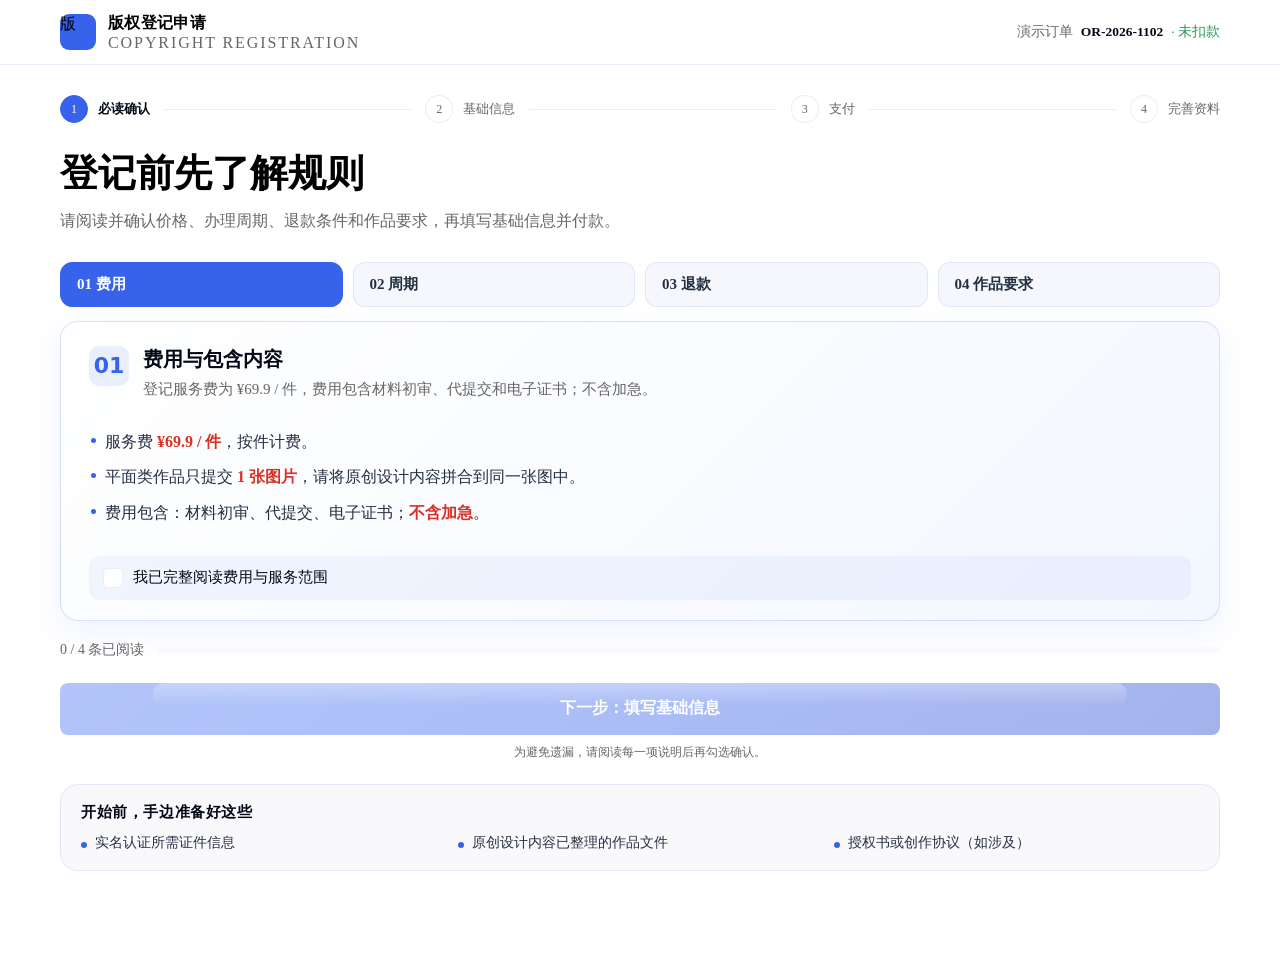
==== commit aa6de83f: "feat: 首页改版与登记流程优化 - 新增原创保护与版权登记价值模块，调整导航与模块顺序 - 精简 Hero、适用作品与登记页冗余内容 - 统一模块间距、标题左对齐，修复标题折行" ====
--- a/register.html
+++ b/register.html
@@ -56,7 +56,6 @@
       <!-- ============ Step 1 必读 ============ -->
       <section class="funnel-step is-active" data-panel="1">
         <div class="step-head">
-          <p class="eyebrow">登记前必读</p>
           <h1>登记前先了解规则</h1>
           <p>请阅读并确认价格、办理周期、退款条件和作品要求，再填写基础信息并付款。</p>
         </div>
@@ -184,7 +183,6 @@
       <!-- ============ Step 2 基础信息 ============ -->
       <section class="funnel-step" data-panel="2">
         <div class="step-head">
-          <p class="eyebrow">填写基础信息</p>
           <h1>先填 4 项基础信息</h1>
           <p>这些信息用于创建订单、审核通知和退款联系，请确认填写准确。</p>
         </div>
@@ -261,7 +259,6 @@
       <!-- ============ Step 3 支付 ============ -->
       <section class="funnel-step" data-panel="3">
         <div class="step-head">
-          <p class="eyebrow">确认订单</p>
           <h1>确认订单并继续</h1>
           <p>完成支付后，按提示进行实名认证、完善作品资料并提交审核。</p>
         </div>
--- a/assets/styles.css
+++ b/assets/styles.css
@@ -410,12 +410,6 @@
 .fit-card ul { display: flex; flex-direction: column; gap: 8px; margin-top: auto; }
 .fit-card li { font-size: 12.5px; color: var(--ink-2); display: flex; gap: 8px; }
 .fit-card li::before { content: "·"; color: var(--muted-2); }
-.fit-note {
-  margin-top: 18px; font-size: 12.5px; color: var(--muted);
-  display: flex; gap: 10px; align-items: flex-start; padding: 14px 18px;
-  background: var(--gold-soft); border-radius: var(--radius-sm); border: 1px solid rgba(var(--accent3-rgb), 0.28);
-}
-.fit-note strong { color: var(--ink); }
 
 /* ---------- 流程 ---------- */
 .flow { position: relative; display: grid; grid-template-columns: repeat(6, 1fr); gap: 12px; }
@@ -1592,6 +1586,7 @@
   letter-spacing: -0.02em;
   line-height: 1.25;
 }
+#exclusive .section-title { text-align: left; }
 
 /* card-container 三列网格 */
 .card-container {
@@ -1981,7 +1976,7 @@
 .op-value p em { font-style: normal; font-weight: 700; color: var(--accent-dark); }
 
 /* 第二部分：价值卡片 */
-.op-help { margin-top: 72px; text-align: center; }
+.op-help { margin-top: 72px; text-align: left; }
 .op-help h2 {
   font-family: var(--font-display);
   font-size: clamp(26px, 3vw, 36px);
@@ -2085,6 +2080,9 @@
   .op-head h2 { font-size: 26px; }
 }
 
+/* 首页 Hero 标题：两行固定文案，单独控制字号避免折行 */
+.hero h1.hero__title--channel { font-size: clamp(30px, 3.6vw, 46px) !important; line-height: 1.25; }
+
 /* ---------- 动效降级 ---------- */
 @media (prefers-reduced-motion: reduce) {
   .flow-step.is-critical .flow-step__dot { animation: none; }
